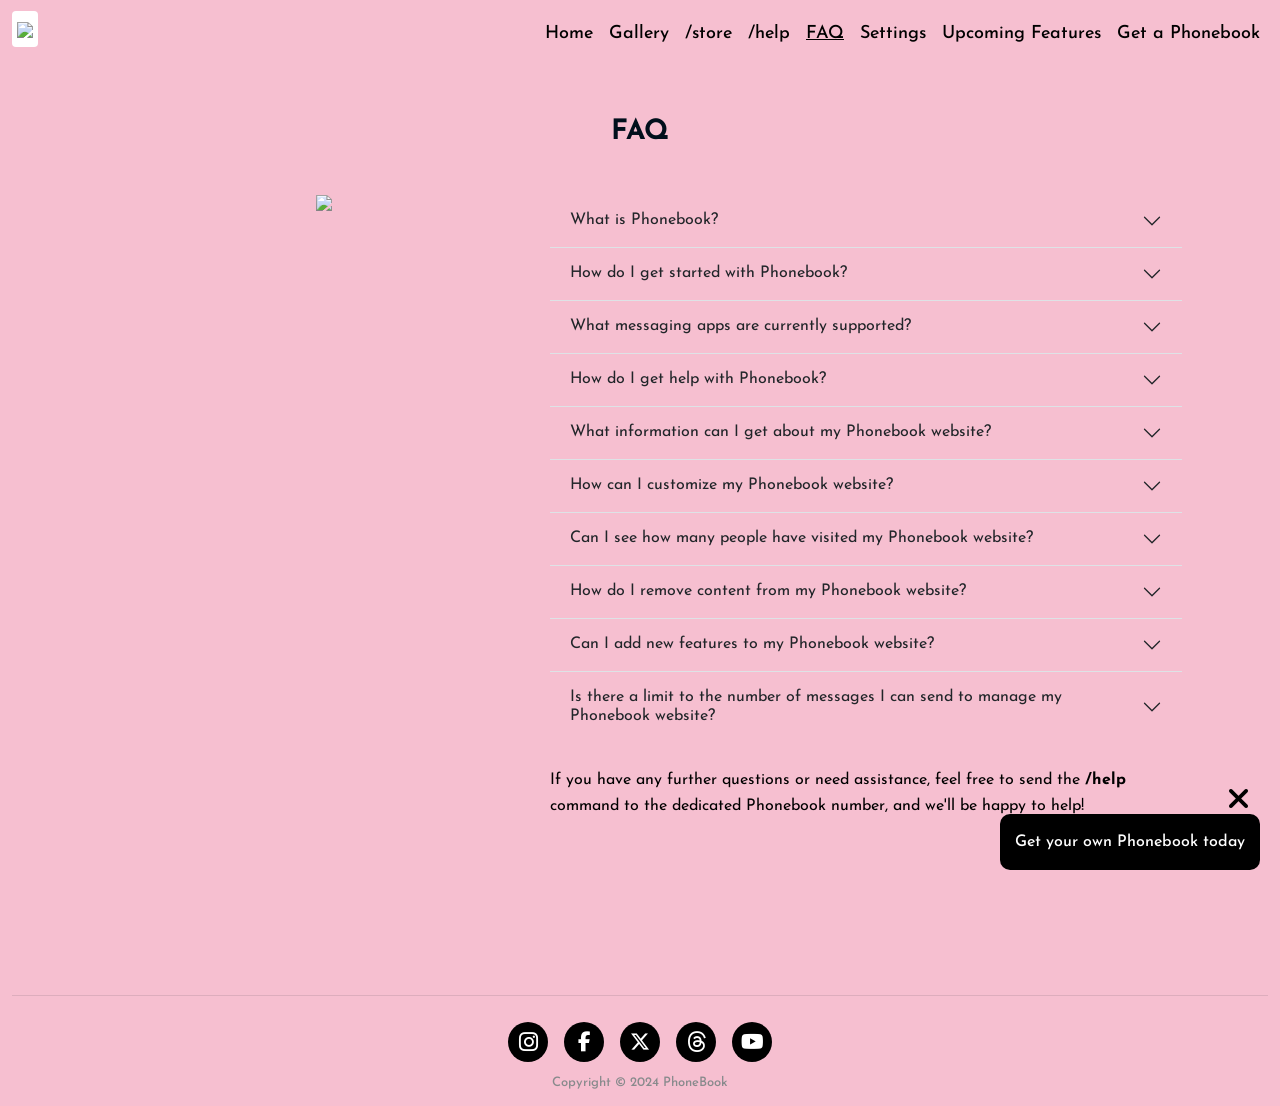
==== faq.html @ 270ce1cf "Add files via upload" ====
<!doctype html>
<html class="no-js" lang="zxx">
   

<head>
      <meta charset="utf-8">
      <meta http-equiv="x-ua-compatible" content="ie=edge">
      <title>PhoneBook</title>
      <meta name="description" content="">
      <meta name="viewport" content="width=device-width, initial-scale=1">

      
      <link rel="shortcut icon" href="assets/img/favicon/favicon.ico" type="image/x-icon">
      <link rel="icon" href="assets/img/favicon/favicon.ico" type="image/x-icon">
      <!-- <link rel="shortcut icon" type="image/x-icon" href="assets/img/favicon/favicon.png"> -->

      <link rel="apple-touch-icon" sizes="57x57" href="assets/img/favicon/apple-icon-57x57.png">
      <link rel="apple-touch-icon" sizes="60x60" href="assets/img/favicon/apple-icon-60x60.png">
      <link rel="apple-touch-icon" sizes="72x72" href="assets/img/favicon/apple-icon-72x72.png">
      <link rel="apple-touch-icon" sizes="76x76" href="assets/img/favicon/apple-icon-76x76.png">
      <link rel="apple-touch-icon" sizes="114x114" href="assets/img/favicon/apple-icon-114x114.png">
      <link rel="apple-touch-icon" sizes="120x120" href="assets/img/favicon/apple-icon-120x120.png">
      <link rel="apple-touch-icon" sizes="144x144" href="assets/img/favicon/apple-icon-144x144.png">
      <link rel="apple-touch-icon" sizes="152x152" href="assets/img/favicon/apple-icon-152x152.png">
      <link rel="apple-touch-icon" sizes="180x180" href="assets/img/favicon/apple-icon-180x180.png">
      <link rel="icon" type="image/png" sizes="192x192"  href="assets/img/favicon/android-icon-192x192.png">
      <link rel="icon" type="image/png" sizes="32x32" href="assets/img/favicon/favicon-32x32.png">
      <link rel="icon" type="image/png" sizes="96x96" href="assets/img/favicon/favicon-96x96.png">
      <link rel="icon" type="image/png" sizes="16x16" href="assets/img/favicon/favicon-16x16.png">
      <link rel="manifest" href="assets/img/favicon/manifest.json">
      <meta name="msapplication-TileColor" content="#ffffff">
      <meta name="msapplication-TileImage" content="assets/img/favicon/ms-icon-144x144.png">
      <meta name="theme-color" content="#ffffff">



      <link rel="preconnect" href="https://fonts.googleapis.com">
      <link rel="preconnect" href="https://fonts.gstatic.com" crossorigin>
      <link href="https://fonts.googleapis.com/css2?family=Josefin+Sans:ital,wght@0,100..700;1,100..700&family=Poppins:ital,wght@0,100;0,200;0,300;0,400;0,500;0,600;0,700;0,800;0,900;1,100;1,200;1,300;1,400;1,500;1,600;1,700;1,800;1,900&display=swap" rel="stylesheet">


      <!-- CSS here -->
      <link rel="stylesheet" href="assets/css/bootstrap.css">
      <link rel="stylesheet" href="assets/css/customstyle.css">

      <link rel="stylesheet" href="assets/css/background.css">


      <link rel="stylesheet" href="plugins/css/calendar.css">

      <link rel="stylesheet" href="assets/css/animate.css">
      <!-- <link rel="stylesheet" href="assets/css/font-awesome-pro.css"> -->
      <link rel="stylesheet" href="https://cdnjs.cloudflare.com/ajax/libs/font-awesome/6.5.2/css/all.min.css" integrity="sha512-SnH5WK+bZxgPHs44uWIX+LLJAJ9/2PkPKZ5QiAj6Ta86w+fsb2TkcmfRyVX3pBnMFcV7oQPJkl9QevSCWr3W6A==" crossorigin="anonymous" referrerpolicy="no-referrer" />
      <link rel="stylesheet" href="assets/css/spacing.css">
      <link rel="stylesheet" href="assets/css/main.css">



   </head>
   <body class="accent-custom accent_rose">
   <body class="accent-custom accent_black">
    <!--<body class="accent-custom">-->

      <div class="content">

     
       <!-- header area start -->
       <header>
         <nav class="navbar navbar-expand-xl fixed-top">
            <div class="container-fluid">
               
             
              <a class="navbar-brand" href="index.html">
               <img src="assets/img/logo.png" border="0" class="desktop_logo"/>
              </a>

              <button class="navbar-toggler" type="button" data-bs-toggle="collapse" data-bs-target="#navbarToggler" aria-controls="navbarToggler" aria-expanded="false" aria-label="Toggle navigation">
               <span class="navbar-toggler-icon"></span>
             </button>
              
              <div class="collapse navbar-collapse" id="navbarToggler">
                <ul class="navbar-nav ms-auto mb-2 mb-lg-0">
                 
                  <!-- <li class="nav-item">
                     <a class="nav-link crsr_pntr" data-bs-toggle="modal" data-bs-target="#modalcalendar">Calendar </a>
                  </li> -->
                  <li class="nav-item">
                    <a class="nav-link crsr_pntr" href="index.html">Home </a>
                 </li>
                 <li class="nav-item">
                  <a class="nav-link" href="gallery.html">Gallery </a>
                 </li>
                 <li class="nav-item">
                  <a class="nav-link" href="store.html">/store </a>
                 </li>
                  <li class="nav-item">
                     <a class="nav-link" href="help.html">/help</a>
                  </li>
                  <li class="nav-item">
                     <a class="nav-link active" href="faq.html">FAQ</a>
                  </li>
                  <li class="nav-item">
                    <a class="nav-link" href="settings.html">Settings</a>
                  </li>
                  <li class="nav-item">
                    <a class="nav-link" href="upcoming_features.html">Upcoming Features</a>
                 </li> 
                  <li class="nav-item">
                     <a class="nav-link" href="get_phonebook.html">Get a Phonebook</a>
                  </li>
                
                </ul>
              </div>

              <div class="header_icons header_myprofile_div" style="display: none;">

               <!-- <div class="nav-item dropdown">
                  <a class="nav-link dropdown-toggle" href="#" id="navbarTogglerDropdown" role="button" data-bs-toggle="dropdown" aria-expanded="false">
                     <span class="header_all_icon"><i class="fa-solid fa-circle-user f_30" title="Profile"></i></span>
                  </a>
                  <ul class="dropdown-menu dropdown-menu-end" aria-labelledby="navbarTogglerDropdown">
                    <li><a class="dropdown-item" href="#">Login</a></li>
                    <li><a class="dropdown-item" href="#">Signup</a></li>
                    <li><hr class="dropdown-divider"></li>
                    <li><a class="dropdown-item" href="#">Logout</a></li>
                  </ul>
               </div> -->

               <span class="header_all_icon">
                  <!-- <i class="fa-solid fa-circle-user f_30" title="Profile"></i> -->
                  <span class="nav_user contact_pic bg_contact1 mr-3 ml-3">
                     A
                  </span>
               </span>
              
            </div>
   
            </div>
          </nav>
      </header>
      <!-- header area end -->


      <main>

         <!-- shop area start -->
         <section class="tp-shop-area pt-65 pb-120">
            <div class="container">
               <div class="row">
                  <div class="col-12 col-lg-12 col-xl-12">
                     <div class="tp-shop-main-wrapper bg-white p-3">
                      
                      <h3 class="text-center mt-35 mb-45">FAQ</h3>

                     <div class="allcontent_wrapper">

                       <div class="col-12 col-sm-12 col-md-12 col-lg-5 order-1 order-md-0">
                           <div class="content_faqimg"><img src="assets/img/faq.png"/></div>
                       </div>  
                      
                       <div class="col-12 col-sm-12 col-md-12 col-lg-7 order-0 order-md-1">
                        <div class="accordion accordion-flush" id="accordionFaq">
                           <div class="accordion-item">
                             <h2 class="accordion-header" id="flush-headingOne">
                               <button class="accordion-button collapsed" type="button" data-bs-toggle="collapse" data-bs-target="#flush-collapseOne" aria-expanded="false" aria-controls="flush-collapseOne">
                                 What is Phonebook?
                               </button>
                             </h2>
                             <div id="flush-collapseOne" class="accordion-collapse collapse" aria-labelledby="flush-headingOne" data-bs-parent="#accordionFaq">
                               <div class="accordion-body">Phonebook is a platform that allows you to create and manage your own website, called a Phonebook, by sending messages to a dedicated number from your messaging applications, such as SMS or WhatsApp.</div>
                             </div>
                           </div>
                           <div class="accordion-item">
                             <h2 class="accordion-header" id="flush-headingTwo">
                               <button class="accordion-button collapsed" type="button" data-bs-toggle="collapse" data-bs-target="#flush-collapseTwo" aria-expanded="false" aria-controls="flush-collapseTwo">
                                 How do I get started with Phonebook?
                               </button>
                             </h2>
                             <div id="flush-collapseTwo" class="accordion-collapse collapse" aria-labelledby="flush-headingTwo" data-bs-parent="#accordionFaq">
                               <div class="accordion-body">To get started, simply send a message to the dedicated Phonebook number from your preferred messaging app. You will receive a welcome message with further instructions on how to set up your Phonebook website.</div>
                             </div>
                           </div>
                           <div class="accordion-item">
                             <h2 class="accordion-header" id="flush-headingThree">
                               <button class="accordion-button collapsed" type="button" data-bs-toggle="collapse" data-bs-target="#flush-collapseThree" aria-expanded="false" aria-controls="flush-collapseThree">
                                 What messaging apps are currently supported?
                               </button>
                             </h2>
                             <div id="flush-collapseThree" class="accordion-collapse collapse" aria-labelledby="flush-headingThree" data-bs-parent="#accordionFaq">
                               <div class="accordion-body">As of now, Phonebook supports SMS and WhatsApp. More apps, including but not limited to Telegram, are planned for the future.</div>
                             </div>
                           </div>
                           <div class="accordion-item">
                              <h2 class="accordion-header" id="flush-headingFour">
                                <button class="accordion-button collapsed" type="button" data-bs-toggle="collapse" data-bs-target="#flush-collapseFour" aria-expanded="false" aria-controls="flush-collapseFour">
                                 How do I get help with Phonebook?
                                </button>
                              </h2>
                              <div id="flush-collapseFour" class="accordion-collapse collapse" aria-labelledby="flush-headingFour" data-bs-parent="#accordionFaq">
                                <div class="accordion-body">To get help, send the command <span class="f_bold">/help</span> to the dedicated Phonebook number. You will receive a list of available commands for various actions and activities.</div>
                              </div>
                            </div>
                            <div class="accordion-item">
                              <h2 class="accordion-header" id="flush-headingFive">
                                <button class="accordion-button collapsed" type="button" data-bs-toggle="collapse" data-bs-target="#flush-collapseFive" aria-expanded="false" aria-controls="flush-collapseFive">
                                 What information can I get about my Phonebook website?
                                </button>
                              </h2>
                              <div id="flush-collapseFive" class="accordion-collapse collapse" aria-labelledby="flush-headingFive" data-bs-parent="#accordionFaq">
                                <div class="accordion-body">Send the command <span class="f_bold">/info</span> to retrieve information about your Phonebook website, such as your unique URL and current settings.</div>
                              </div>
                            </div>
                            <div class="accordion-item">
                              <h2 class="accordion-header" id="flush-headingSix">
                                <button class="accordion-button collapsed" type="button" data-bs-toggle="collapse" data-bs-target="#flush-collapseSix" aria-expanded="false" aria-controls="flush-collapseSix">
                                 How can I customize my Phonebook website?
                                </button>
                              </h2>
                              <div id="flush-collapseSix" class="accordion-collapse collapse" aria-labelledby="flush-headingSix" data-bs-parent="#accordionFaq">
                                <div class="accordion-body">Use the <span class="f_bold">/settings</span> command to set up a custom domain, change your profile photo, and adjust other preferences for your Phonebook site.</div>
                              </div>
                            </div>
                            <div class="accordion-item">
                              <h2 class="accordion-header" id="flush-headingSeven">
                                <button class="accordion-button collapsed" type="button" data-bs-toggle="collapse" data-bs-target="#flush-collapseSeven" aria-expanded="false" aria-controls="flush-collapseSeven">
                                 Can I see how many people have visited my Phonebook website?
                                </button>
                              </h2>
                              <div id="flush-collapseSeven" class="accordion-collapse collapse" aria-labelledby="flush-headingSeven" data-bs-parent="#accordionFaq">
                                <div class="accordion-body">Yes! Send the <span class="f_bold">/analytics</span> command to retrieve statistics for your Phonebook site, including visitor count, page views, and engagement metrics.</div>
                              </div>
                            </div>
                            <div class="accordion-item">
                              <h2 class="accordion-header" id="flush-headingEight">
                                <button class="accordion-button collapsed" type="button" data-bs-toggle="collapse" data-bs-target="#flush-collapseEight" aria-expanded="false" aria-controls="flush-collapseEight">
                                 How do I remove content from my Phonebook website?
                                </button>
                              </h2>
                              <div id="flush-collapseEight" class="accordion-collapse collapse" aria-labelledby="flush-headingEight" data-bs-parent="#accordionFaq">
                                <div class="accordion-body">To remove selected items from your Phonebook site and keep your content up-to-date, use the <span class="f_bold">/delete</span> command.</div>
                              </div>
                            </div>


                            <div class="accordion-item">
                              <h2 class="accordion-header" id="flush-headingNine">
                                <button class="accordion-button collapsed" type="button" data-bs-toggle="collapse" data-bs-target="#flush-collapseNine" aria-expanded="false" aria-controls="flush-collapseNine">
                                 Can I add new features to my Phonebook website?
                                </button>
                              </h2>
                              <div id="flush-collapseNine" class="accordion-collapse collapse" aria-labelledby="flush-headingNine" data-bs-parent="#accordionFaq">
                                <div class="accordion-body">Phonebook is constantly evolving, and new features and commands will be added in the future to enhance your experience. Stay tuned for updates!</div>
                              </div>
                            </div>
                            <div class="accordion-item">
                              <h2 class="accordion-header" id="flush-headingTen">
                                <button class="accordion-button collapsed" type="button" data-bs-toggle="collapse" data-bs-target="#flush-collapseTen" aria-expanded="false" aria-controls="flush-collapseTen">
                                 Is there a limit to the number of messages I can send to manage my Phonebook website?
                                </button>
                              </h2>
                              <div id="flush-collapseTen" class="accordion-collapse collapse" aria-labelledby="flush-headingTen" data-bs-parent="#accordionFaq">
                                <div class="accordion-body">Currently, there are no limits on the number of messages you can send to manage your Phonebook website. However, please use the service responsibly and refrain from sending excessive or unnecessary messages.</div>
                              </div>
                            </div>
                         
                         </div>

                         <p class="pt-25 pb-25">If you have any further questions or need assistance, feel free to send the <span class="f_bold">/help</span> command to the dedicated Phonebook number, and we'll be happy to help!
                        </p>
         
                       </div>

                     </div>

                     </div>
                  </div>
               </div>
            </div>
         </section>
         <!-- shop area end -->

        
      </main>
      
      </div>

      <!-- footer area start -->
      <footer class="footer">
         <div class="tp-footer-area tp-footer-style-2 tp-footer-style-primary tp-footer-style-6" data-bg-color="#ffffff">
            
            <div class="tp-footer-bottom">
               <div class="container-fluid">
                  <div class="tp-footer-bottom-wrapper">
                     <div class="row align-items-center">
                        <div class="col-md-12">
                           <div class="tp-footer-copyright">
                              <div class="d-flex flex-wrap flex-row justify-content-center">
                                <div class="myprofiles_div">
                                  <a href="https://www.instagram.com/phonebook.today/" target="_blank" class="m-2">
                                     <div class="myprofiles_list bg_singleclr">
                                       <i class="fa-brands fa-instagram f_22"></i>
                                     </div>
                                  </a>

                                  <a href="https://www.facebook.com/phonebook.today/" target="_blank" class="m-2">
                                     <div class="myprofiles_list bg_singleclr">
                                       <i class="fa-brands fa-facebook-f f_20"></i>
                                     </div>
                                  </a>

                                  <a href="https://x.com/phonebook_today" target="_blank" class="m-2">
                                     <div class="myprofiles_list bg_singleclr">
                                       <i class="fa-brands fa-x-twitter f_20"></i>
                                     </div>
                                  </a>

                                  <a href="https://www.threads.net/@phonebook.today?xmt=AQGzjBPythByjmO_X9RQuufOXh6E6L6JJZbOE7LZHa_CKn0" target="_blank" class="m-2">
                                     <div class="myprofiles_list bg_singleclr">
                                        <i class="fa-brands fa-threads f_22"></i>
                                     </div>
                                  </a>

                                  <a href="https://www.youtube.com/channel/UCRYLEb1jB5wBv5iKtBX5qSg" target="_blank" class="m-2">
                                   <div class="myprofiles_list bg_singleclr">
                                     <i class="fa-brands fa-youtube f_20"></i>
                                   </div>
                                  </a>
                                 
                                 </div>
                                 <!-- <div class="footer_img w-100 d-flex justify-content-center"><img src="assets/img/logo.png" border="0"/></div> -->
                                 <div><p>Copyright © 2024 PhoneBook</p></div>
                              </div>
                           </div>
                        </div>
                       
                     </div>
                  </div>
               </div>
            </div>
         </div>
      </footer>
      <!-- footer area end -->


  
      <!-- Modal -->
      <div class="modal fade" id="modalvideo" data-bs-backdrop="static" data-bs-keyboard="false" tabindex="-1" aria-labelledby="modalvideoLabel" aria-hidden="true">
         <div class="modal-dialog modal-lg modal-dialog-centered">
         <div class="modal-content">
            <button type="button" class="btn-close" data-bs-dismiss="modal" aria-label="Close"><i class="fa-solid fa-xmark"></i></button>
           
            <div class="modal-body">
               <div class="videoWrapper">
                  <iframe src="https://player.vimeo.com/video/347119375?h=1699409fe2&color=ef2200&byline=0&portrait=0" width="640" height="360" frameborder="0" allow="autoplay; fullscreen; picture-in-picture" allowfullscreen></iframe>
               </div>
            </div>
            
         </div>
         </div>
      </div>


         <!-- Modal -->
         <div class="modal fade" id="modalaudio" data-bs-backdrop="static" data-bs-keyboard="false" tabindex="-1" aria-labelledby="modalaudioLabel" aria-hidden="true">
            <div class="modal-dialog modal-dialog-centered">
            <div class="modal-content">
               <button type="button" class="btn-close" data-bs-dismiss="modal" aria-label="Close"><i class="fa-solid fa-xmark"></i></button>
               
               <div class="modal-body">
                  <div class="videoWrapper audio">
                     <audio controls>
                        <source src="assets/audio/sample_audio.ogg" type="audio/ogg">
                        <source src="assets/audio/sample_audio.mp3" type="audio/mpeg">
                        Your browser does not support the audio element.
                      </audio>
                  </div>
               </div>
              
            </div>
            </div>
         </div>


          <!-- Modal -->
          <div class="modal fade" id="modalmultipleimages" data-bs-backdrop="static" data-bs-keyboard="false" tabindex="-1" aria-labelledby="modalmultipleimagesLabel" aria-hidden="true">
            <div class="modal-dialog modal-lg modal-dialog-centered">
            <div class="modal-content">
               <button type="button" class="btn-close" data-bs-dismiss="modal" aria-label="Close"><i class="fa-solid fa-xmark"></i></button>
               <div class="modal-header">
                  <h5 class="modal-title" id="modalmultipleimagesLabel">Office Interior</h5>
               </div>
               <div class="modal-body">
                  <div id="carouselphotoIndicators1" class="carousel slide" data-bs-ride="carousel" data-bs-pause="false">
                    
                     <div class="carousel-inner">
                       <div class="carousel-item active">
                         <img src="https://source.unsplash.com/VWcPlbHglYc">
                       </div>
                       <div class="carousel-item">
                         <img src="https://source.unsplash.com/e6FMMambeO4">
                       </div>
                       <div class="carousel-item">
                         <img src="https://source.unsplash.com/klCiPmzUw0Y">
                       </div>
                       <div class="carousel-item">
                        <img src="https://source.unsplash.com/O0N9MF--hK4">
                      </div>
                      <div class="carousel-item">
                        <img src="https://source.unsplash.com/FV3GConVSss">
                      </div>
                     </div>
                     <button class="carousel-control-prev" type="button" data-bs-target="#carouselphotoIndicators1" data-bs-slide="prev">
                       <span class="carousel-control-prev-icon" aria-hidden="true"><i class="fa-solid fa-chevron-left"></i></span>
                       <span class="visually-hidden">Previous</span>
                     </button>
                     <button class="carousel-control-next" type="button" data-bs-target="#carouselphotoIndicators1" data-bs-slide="next">
                       <span class="carousel-control-next-icon" aria-hidden="true"><i class="fa-solid fa-chevron-right"></i></span>
                       <span class="visually-hidden">Next</span>
                     </button>
                   </div>
               </div>
              
            </div>
            </div>
          </div>


           <!-- Modal -->
           <div class="modal fade" id="modalcalendar" data-bs-backdrop="static" data-bs-keyboard="false" tabindex="-1" aria-labelledby="modalcalendarLabel" aria-hidden="true">
            <div class="modal-dialog modal-lg modal-dialog-centered">
            <div class="modal-content">
               <button type="button" class="btn-close" data-bs-dismiss="modal" aria-label="Close"><i class="fa-solid fa-xmark"></i></button>
               <div class="modal-header">
                  <h5 class="modal-title" id="modalcalendarLabel">Calendar</h5>
               </div>
               <div class="modal-body">
                  <div class="elegant-calencar d-md-flex">
                     <div class="wrap-header d-flex align-items-center img" style="background-image: url(plugins/img/bg.jpg);">
                     <p id="reset">Today</p>
                    <div id="header" class="p-0">
                           <!-- <div class="pre-button d-flex align-items-center justify-content-center"><i class="fa fa-chevron-left"></i></div> -->
                     <div class="head-info">
                        <div class="head-month"></div>
                         <div class="head-day"></div>
                     </div>
                     <!-- <div class="next-button d-flex align-items-center justify-content-center"><i class="fa fa-chevron-right"></i></div> -->
                    </div>
                  </div>
                  <div class="calendar-wrap">
                     <div class="w-100 button-wrap">
                        <div class="pre-button d-flex align-items-center justify-content-center"><i class="fa fa-chevron-left"></i></div>
                        <div class="next-button d-flex align-items-center justify-content-center"><i class="fa fa-chevron-right"></i></div>
                     </div>
                    <table id="calendar">
                     <thead>
                         <tr>
                          <th>Sun</th>
                          <th>Mon</th>
                          <th>Tue</th>
                          <th>Wed</th>
                          <th>Thu</th>
                          <th>Fri</th>
                          <th>Sat</th>
                         </tr>
                     </thead>
                     <tbody>
                      <tr>
                        <td></td>
                        <td></td>
                        <td></td>
                        <td></td>
                        <td></td>
                        <td></td>
                        <td></td>
                      </tr>
                      <tr>
                        <td></td>
                        <td></td>
                        <td></td>
                        <td></td>
                        <td></td>
                        <td></td>
                        <td></td>
                      </tr>
                      <tr>
                        <td></td>
                        <td></td>
                        <td></td>
                        <td></td>
                        <td></td>
                        <td></td>
                        <td></td>
                      </tr>
                      <tr>
                        <td></td>
                        <td></td>
                        <td></td>
                        <td></td>
                        <td></td>
                        <td></td>
                        <td></td>
                      </tr>
                      <tr>
                        <td></td>
                        <td></td>
                        <td></td>
                        <td></td>
                        <td></td>
                        <td></td>
                        <td></td>
                      </tr>
                      <tr>
                        <td></td>
                        <td></td>
                        <td></td>
                        <td></td>
                        <td></td>
                        <td></td>
                        <td></td>
                      </tr>
                     </tbody>
                    </table>
                  </div>
                </div>

                <div class="w-100 d-flex justify-content-center mt-25">
                    <a href="#" class="btn btn-lg btn-success">Ok</a>
                </div>
               </div>
              
            </div>
            </div>
          </div>


         <!-- Modal -->
         <div class="modal fade" id="modalviewimage" data-bs-backdrop="static" data-bs-keyboard="false" tabindex="-1" aria-labelledby="modalviewimageLabel" aria-hidden="true">
            <div class="modal-dialog modal-lg modal-dialog-centered">
            <div class="modal-content">
               <button type="button" class="btn-close" data-bs-dismiss="modal" aria-label="Close"><i class="fa-solid fa-xmark"></i></button>
               <!-- <div class="modal-header">
                  <h5 class="modal-title" id="modalviewimageLabel"></h5>
               </div> -->
               <div class="modal-body">
                 <div class="modalviewfullimage">
                  <img src="assets/img/sample1.jpeg" alt="">
                 </div>
               </div>
              
            </div>
            </div>
          </div> 

           <!-- Subtle Popup -->
         <div class="getphonebook_toastcontainer fadeInBottom">
          <div class="getphonebook_toastdiv position-relative">
             <a href="https://www.phonebook.today/">Get your own Phonebook today</a> 

             <div class="getphonebookclose_div"><a href="#"><i class="fa-solid fa-xmark"></i></a></div>
          </div>
       </div>

        <!-- Message Me -->
        <!-- <div class="messagemecontainer fadeInBottom">
          <div class="messagemediv position-relative">
             <a href="#" class="f_white"><img src="assets/img/message.png" border="0"/></a> 
          </div>
       </div> -->

            
          



      <!-- JS here -->
      <script src="assets/js/vendor/jquery.js"></script>
      <script src="assets/js/bootstrap-bundle.js"></script>
      <script src="plugins/js/calendar.js"></script>

      <script type="text/javascript">
        
   
         $(".header_myprofile_icon").click(function() {     
            $('.header_myprofdiv').toggle(1000);
            $('.header_locdiv').hide();
            $('.header_srchdiv').hide();
            $('.header_myprofile_icon').toggleClass('f_yellow');
            $('.header_location_icon').removeClass('f_yellow');
            $('.header_search_icon').removeClass('f_yellow');
         });

      //    window.onload = () => {
      //   $('#modalviewimage').modal('show');
      //    }
   
   
         </script>

         
      </body>
   
   
   </html>
---- assets/css/customstyle.css ----
:root {
--txt-blue: #fba138;
--tp-orange: #f14526;
--tp-orangehvr: #db3113;
--white: #ffffff;
--blue:#5cc9df;
--black:#000000;
--grey:#adadad;
--blue:#132ea7;
--orange:#db8129;
--green:#38c555;
--rose:#F6BFD0;

/*bg colors*/
--black1:#3c3c3c;
}

/********Footer Sticky*******/
/* html {
    position: relative;
    min-height: 100%;
    padding-bottom:76px;
  } 
body.accent-custom {
    margin-bottom: 76px !important;
  }
footer {
    position: absolute;
    bottom: 0;
    width: 100%;
    height: 76px;
}  */
/********Footer Sticky*******/

html, body {
    /* IE 10-11 didn't like using min-height */
    height: 100%;
  }
  body.accent-custom {
    display: flex;
    flex-direction: column;
  }
  .content {
    flex: 1 0 auto; /* Prevent Chrome, Opera, and Safari from letting these items shrink to smaller than their content's default minimum size. */
  }
  .footer {
    flex-shrink: 0; /* Prevent Chrome, Opera, and Safari from letting these items shrink to smaller than their content's default minimum size. */
  }



body.accent-custom  { font-family: "Josefin Sans", sans-serif; font-optical-sizing: auto; font-weight: 500; font-style: normal; font-size: 14px;  color:#000000 !important; } 
.accent-custom .h1, .accent-custom .h2, .accent-custom .h3, .accent-custom .h4, .accent-custom .h5, .accent-custom .h6,
.accent-custom h1, .accent-custom h2, .accent-custom h3, .accent-custom h4, .accent-custom h5, .accent-custom h6 { font-family: "Josefin Sans", sans-serif !important; font-optical-sizing: auto; font-weight: 700; font-style: normal; }
.accent-custom .form-control { font-family: "Josefin Sans", sans-serif !important; font-optical-sizing: auto;  font-style: normal; font-weight: 500; }
.accent-custom .form-select { padding: .95rem 2.25rem .95rem .75rem; }


.accent-custom ::-webkit-input-placeholder {
  font-size: 18px;
  font-weight: 500;
}
.accent-custom ::-moz-placeholder {
  font-size: 18px;
  font-weight: 500;
}
.accent-custom :-ms-input-placeholder {
  font-size: 18px;
  font-weight: 500;
}
.accent-custom ::placeholder {
  font-size: 18px;
  font-weight: 500;
}

.accent-custom header { position: relative; z-index: 2; }
.accent-custom header nav { background-color:var(--white); }
.accent-custom  header nav .navbar-brand { background-color:var(--white); border-radius: 4px; -moz-border-radius: 4px; -webkit-border-radius: 4px; padding: 5px;  }
.accent-custom nav .navbar-brand img.desktop_logo { max-height: 50px;  }

.accent-custom .nav-link { font-size: 18px; font-weight: 500; color: #000000 !important; position: relative; top:5px; }
.accent-custom .navbar-nav .nav-link:hover, .accent-custom .navbar-nav .nav-link.active, .accent-custom .navbar-nav .show>.nav-link { color:#000000 !important; text-decoration: underline; }

.accent-custom .navbar-toggler { padding: 0px; border: 0px; }
.accent-custom .navbar-toggler:focus { box-shadow: none; }
.accent-custom .navbar-toggler-icon { background-image: none; }
.accent-custom .navbar-toggler-icon i { color: var(--black) !important; }

.accent-custom footer { background-color:var(--white);  }
.accent-custom .footer_img img { max-height: 40px; background-color:var(--white); border-radius: 4px; -moz-border-radius: 4px; -webkit-border-radius: 4px; }
.accent-custom .tp-footer-style-2 .tp-footer-copyright p { font-size: 13px; font-family: "Josefin Sans", sans-serif !important; font-optical-sizing: auto; font-weight: 500; font-style: normal; }
.accent-custom .tp-footer-bottom-wrapper { padding-bottom: 10px; }

.crsr_pntr { cursor: pointer; }
.f_white { color:#ffffff !important; }
.f_black { color:#000000 !important; }
.f_red { color:#db3113; }
.f_lightblue { color: #5CC9DF; }
.f_purple { color: #bc5efa; }
.f_grey { color:#adadad; }
.f_yellow { color: #FFCC39; }

.bg_contact1 { background-color: #5CC9DF; }
.bg_transparent { background:none !important; }

.hgt_70vh { height: 70vh; }
.hgt_80vh { height: 80vh; }
.hgt_90vh { height: 90vh; }
.hgt_100vh { height: 100vh; }

.f_6 { font-size: 6px; }
.f_8 { font-size: 8px; }
.f_10 { font-size: 10px; }
.f_12 { font-size: 12px; }
.f_14 { font-size: 14px !important; }
.f_17 { font-size: 17px; }
.f_18 { font-size: 18px !important; }
.f_19 { font-size: 19px !important; }
.f_20 { font-size: 20px; }
.f_22 { font-size: 22px !important; }
.f_24 { font-size: 24px; }
.f_26 { font-size: 26px; }
.f_28 { font-size: 28px; }
.f_30 { font-size: 30px; }

.pb-250 { padding-bottom: 250px; }

.f_bold { font-family: "Josefin Sans", sans-serif !important; font-optical-sizing: auto; font-weight: 700 !important; font-style: normal; }
.txt_underline { text-decoration: underline; }

.flexwrapcolumn { flex-flow:column wrap; }

.txtalgn_rgt { text-align: right; }

.posrel_top3 { position: relative; top:3px; }

.accent-custom .btn-success, .accent-custom .btn-success:hover, .accent-custom .btn-success:focus, .accent-custom .btn-success:active { background-color:#5CC9DF ; border: 1px solid #3794a7; }
.accent-custom .btn-dark, .accent-custom .btn-dark:hover, .accent-custom .btn-dark:focus, .accent-custom .btn-dark:active { color:#ffffff !important; text-decoration: none !important; }

.accent-custom .divider { height: 0; margin: .5rem 0; overflow: hidden; border-top: 1px solid #e9ecef; }

/* .tp-shop-widget-categories ul li a:hover { color: #fba138 !important; }
.tp-shop-widget-categories ul li a:hover span {     background-color: #fba138 !important; border-color: #fba138 !important; color: var(--tp-common-white); } */

.nobrdr_rds { border-radius: unset; }

.accent-custom .tp-header-top-menu-item.header_location_div > span { font-size: 18px; padding-right: 0px; }
nav .header_location { width:200px; position: absolute; right: 7px; top:7px; }
nav .header_location .form-control, nav .header_location .input-group-text { background-color: #f5f5f5; }
nav .header_location .form-control { height: 36px; line-height:36px; font-size: 17px; padding-left: 10px; padding-right: 10px; border: 0px; }
nav .header_location .input-group-text { padding:.275rem .75rem; border: 0px; }




.accent-custom .header_icons { position: absolute; top:12px; color: #737373; }
.accent-custom .header_icons:hover, .accent-custom .header_icons:focus { color: #000000; }

.header_location_div { position: absolute; right: 10px; }
.header_all_icon { font-size: 20px; }

.header_all_icon:hover, .header_all_icon:active, .header_all_icon.active, .header_all_icon:focus, .header_all_icon.focus { color: #5cc9df; }

.accent-custom .nav_user { width: 40px; height: 40px; line-height: 40px; border: 1px solid #f4f4f4; border-radius:50%; -moz-border-radius:50%; -webkit-border-radius:50%; color: var(--white); text-align: center; display: inline-block; color: var(--white); }
.accent-custom .nav_user img { width: 100%; }
.accent-custom .contact_pic { width: 40px; height: 40px; line-height: 40px; text-align: center; color: var(--white); }

.header_location_search { width:215px; height: 50px; position: absolute; top:28px; right: 0px; box-shadow: 0px 1px 3px rgba(3, 4, 28, 0.12); background-color: var(--tp-common-white);  }

.header_myprofile_div { right: 10px;  }    
.header_search_div { right: 45px; }

.accent-custom .dropdown-item { font-size: 18px; }
.accent-custom .dropdown-item.active, .accent-custom .dropdown-item:active {
  color: var(--bs-dropdown-link-active-color);
  text-decoration: none;
  background-color: #5cc9df;
}



.headerprofile_div { width:110px; min-height: 55px; position: absolute; top:28px; right: 0px; box-shadow: 0px 1px 3px rgba(3, 4, 28, 0.12); background-color: var(--tp-common-white); padding: 5px 10px 5px 10px; }

.headerprofile_div ul { list-style: none; margin-bottom: 0px; }

.headerprofile_div ul li { line-height: 26px; }

.headerprofile_div ul li:hover,  .headerprofile_div ul li:active, .headerprofile_div ul li.active, .headerprofile_div ul li:focus, .headerprofile_div ul li.focus { color: #fba138; }

.header_product_search { width:100vw; height: 60px; position: absolute; top:40px; right: -60px; box-shadow: 0px 1px 3px rgba(3, 4, 28, 0.12); background-color: var(--tp-common-white);  }

.header_product_search .input-group { margin-top: 10px; margin-left: 25px; margin-right: 10px; }
.header_product_search .form-control { height: 36px; line-height: 36px; border-radius: 0; border: 1px solid #000000;  }
.header_product_search .input-group-text { border-radius: 0; background-color: #000000; color: #ffffff; }


.headernotify_div { width:270px; max-height: 350px; overflow-y: auto; position: absolute; top:28px; right: 0px; box-shadow: 0px 1px 3px rgba(3, 4, 28, 0.12); background-color: var(--tp-common-white);  }

.headernotify_div ul { list-style: none; margin-bottom: 0px; }

.headernotify_div ul li { line-height: 22px; }

.notify_list_item { width: 100%; display:inline-block; padding: 10px 10px 10px 10px; line-height: 18px; border-bottom: 1px solid #f4f4f4; }
.notify_title { font-weight: bold; font-size: 13px; }
.notify_img { width:50px; float: left; margin-right:5px; background-color: #f4f4f4; text-align: center; padding: 5px 0;  }
.notify_img img { max-width: 100%; max-height: 35px; }
.notify_txt { font-size: 12px; }
.notify_time { font-size: 11px; }


.srchfrm { max-width: 640px; margin: 0 auto; }

.accent-custom .tp-shop-widget-checkbox ul li label::before { z-index: 1; }
.accent-custom .tp-shop-widget-checkbox ul li label::after { z-index:0; }

.product_lst_srch .form-control { height: 40px; line-height: 40px; }

.accent-custom .tp-shop-widget-categories ul li a:hover { color: var(--tp-yellow-4); }
.accent-custom .tp-shop-widget-categories ul li a:hover::after { background-color: var(--tp-yellow-4); }
.accent-custom .tp-shop-widget-categories ul li a:hover span {
    background-color: var(--tp-yellow-4);
    border-color: var(--tp-yellow-4);
    color: var(--tp-common-white);
}

.accent-custom .tp-product-list-add-to-cart-btn:hover, .accent-custom .tp-shop-item-primary .tp-product-tag-2 a::after { background-color: var(--tp-orange); }

.accent-custom .tp-shop-item-primary .tp-product-tag-2 a:hover, .accent-custom .tp-shop-item-primary .tp-product-title-2 a:hover {  color: var(--tp-yellow-4); }

.accent-custom .tp-pagination ul li a:hover, .accent-custom .tp-pagination ul li a.current, .accent-custom .tp-pagination ul li span:hover, .accent-custom .tp-pagination ul li span.current {
    background: var(--tp-yellow-4);
    border-color: var(--tp-yellow-4);
    color: var(--tp-common-white);
}

.product_wishlist { position: absolute; top:10px; right: 10px; font-size: 22px; }

.accent-custom .tp-product-list-item .tp-product-list-thumb { background-color: #f2f3f5; display: flex; align-items: center; justify-content: center; }
.accent-custom .tp-product-list-item .tp-product-list-thumb img { max-width: 100%; max-height: 100%; transform: none !important; }

.accent-custom .tp-product-details-thumb-wrapper { position: relative; top: 0px; margin-right: 0px; }

.accent-custom .tp-product-details-stock span { color:var(--tp-orange); background-color: rgba(241, 69, 38, 0.06); }

.accent-custom .tp-product-details-buy-now-btn { background-color: var(--tp-common-black); }
.accent-custom .tp-product-details-buy-now-btn:hover { background-color: var(--tp-orange); }

.accent-custom .tp-product-details-add-to-cart-btn:hover { background-color: var(--tp-orange); border-color: var(--tp-orange); }
.accent-custom .tp-product-details-wrapper > p span { color: var(--tp-yellow-4); }

.accent-custom .tp-product-details-action-sm-btn:hover { color: var(--tp-yellow-4); }

.accent-custom .tp-product-details-quantity .tp-cart-plus:hover, .accent-custom .tp-product-details-quantity .tp-cart-minus:hover {
    background-color: var(--tp-common-white);
    color: var(--tp-yellow-4);
}

.accent-custom .tp-product-details-review-btn { background-color: var(--tp-common-black); }

.accent-custom .tp-product-details-tab-nav .nav-tabs .nav-link.active, .accent-custom .tp-product-details-tab-nav .nav-tabs .nav-link:hover { color:var(--tp-yellow-4) !important; }

.accent-custom .tp-product-details-tab-nav .nav-tabs .nav-link::after { background-color: var(--tp-yellow-4); }

.accent-custom .carousel-control-prev-icon { background-image: none; color:#ffffff; background-color: #000000; font-size: 26px; width: 2.5rem; height: 2.5rem; display: flex; align-items: center; justify-content: center; border-radius: 4px; -moz-border-radius: 4px; -webkit-border-radius: 4px;   }
.accent-custom .carousel-control-next-icon { background-image: none; color:#ffffff; background-color: #000000; font-size: 26px; width: 2.5rem; height: 2.5rem; display: flex; align-items: center; justify-content: center; border-radius: 4px; -moz-border-radius: 4px; -webkit-border-radius: 4px;  }

.accent-custom .carousel-inner { background-color: #f4f6f8; }
.accent-custom .tp-product-details-review-avater-thumb img { background-color: #f4f4f4; }

.accent-custom .tp-product-details-social a:hover {
    background-color: var(--tp-yellow-4);
    border-color: var(--tp-yellow-4);
    color: var(--tp-common-white);
}

.accent-custom a.f_yellow:hover { color:var(--tp-yellow-4); text-decoration: underline; }

.accent-custom .tp-login-top p a { color: var(--tp-yellow-4); position: relative; display: inline-block; }

.accent-custom .tp-login-top p a::after { background-color: var(--tp-yellow-4); }

.accent-custom .tp-login-btn:hover { background-color: var(--tp-orange); color: var(--tp-common-white); }

.accent-custom .tp-login-option-item a { width: auto;  }

.accent-custom .fb_color { color:#3b5998; position: relative; top:3px;  }

.accent-custom .apple_color { color: #000000; position: relative; top:3px; }

.accent-custom .tp-login-forgot a { color:var(--tp-yellow-4); }

.accent-custom .tp-login-forgot a::after { background-color:var(--tp-yellow-4); height: 0px; }

.accent-custom .tp-cart-checkout-shipping-option label span { color:var(--tp-yellow-4); }

.accent-custom .tp-cart-checkout-btn:hover { background-color: var(--tp-orange); }

.accent-custom .tp-cart-update-btn:hover {  background-color: var(--tp-orange);  border-color: var(--tp-orange); }

.accent-custom .tp-cart-coupon-input button:hover { color: var(--tp-common-white); background-color: var(--tp-orange); }

.accent-custom .tp-login-remeber label, .accent-custom .tp-checkout-option label, .accent-custom .tp-return-customer-remeber label { z-index: 0; }

.accent-custom .tp-checkout-verify-reveal a { color:var(--tp-yellow-4); cursor: pointer; position: relative; }

.accent-custom .tp-checkout-verify-reveal a::after { position: absolute; content: ""; left: 0; bottom: 0px; width: 100%; height: 1px; background-color:var(--tp-yellow-4); }

.accent-custom .tp-return-customer { padding: 25px 25px; }

.accent-custom .bg_grey { background-color: #f4f4f4; }

.accent-custom .tp-checkout-btn { background-color: var(--tp-common-black); color: var(--tp-common-white) !important; }

.accent-custom .tp-checkout-btn:hover { background-color: var(--tp-orange); }

.accent-custom .tp-order-info-list ul li.tp-order-info-list-subtotal span:last-child, 
.accent-custom .tp-order-info-list ul li.tp-order-info-list-shipping span label span { color:var(--tp-yellow-4); }

.accent-custom .tp-checkout-option input:checked ~ label::after {
    background-color: var(--tp-orange);
    border-color: var(--tp-orange);
}

.accent-custom .tp-checkout-payment-item label::before,
.accent-custom .tp-order-info-list ul li.tp-order-info-list-shipping span label::before,
.accent-custom .tp-cart-checkout-shipping-option label::before
{ background-color: var(--tp-orange); }

.accent-custom .tp-checkout-payment-item input:checked ~ label::after,
.accent-custom .tp-order-info-list ul li.tp-order-info-list-shipping span input:checked ~ label::after,
.accent-custom .tp-cart-checkout-shipping-option input:checked + label::after
{ border-color: var(--tp-orange); }

.accent-custom .tp-login-remeber input:checked ~ label::after,
.accent-custom .tp-shop-widget-checkbox ul li input:checked ~ label::after,
.accent-custom .tp-contact-remeber input:checked ~ label::after
 { background-color: var(--tp-orange); border-color: var(--tp-orange); }

.accent-custom .tp-cart-update-btn { background-color: var(--tp-common-black); color:var(--tp-common-white);  }

.accent-custom .tp-btn-blue { background-color: var(--tp-common-black); border:1px solid var(--tp-common-black); }

.accent-custom .tp-btn-2:hover, .accent-custom .tp-contact-btn:hover { background-color: var(--tp-orange); }

.accent-custom .tp-contact-info-content p a:hover { color: var(--tp-yellow-4); }

.accent-custom .tp-contact-social-icon a:hover { background-color: var(--tp-yellow-4); border-color: var(--tp-yellow-4); }

.accent-custom .profile__main-thumb-edit label { background-color: var(--tp-yellow-4); }

.accent-custom .profile__main-info-icon .profile-icon-count { background-color: var(--tp-orange); }

.accent-custom .tp-logout-btn:hover { background-color: var(--tp-orange); border-color: var(--tp-orange); }

.accent-custom .profile__main-content p span { color: var(--tp-yellow-4); }

.accent-custom .profile__tab .nav-tabs .nav-link.active, .accent-custom .profile__tab .nav-tabs .nav-link.active:hover { color: var(--tp-orange); background-color: rgba(241, 69, 38, 0.06); }

.accent-custom .profile__main-thumb img { background-color: #f4f4f4; border: 1px solid #EAEAEF; }

.accent-custom .tp-btn:hover { color: var(--tp-common-white); background-color: var(--tp-orange); border: 1px solid var(--tp-orange); }

.accent-custom .profile__ticket table tbody > tr th[scope=row] {  color: var(--tp-yellow-4); }

.accent-custom .profile__notification-item .form-check-input:checked { background-color: var(--tp-orange); border-color: var(--tp-orange); }

.accent-custom .tp-login-remeber a:hover, .accent-custom .tp-login-remeber a:active, .accent-custom .tp-login-remeber a.active, .accent-custom .tp-login-remeber a:focus  { color: var(--tp-yellow-4); text-decoration: underline;  }

.accent-custom .tp-header-action-badge { top:-12px; }

.accent-custom .tp-coupon-thumb img { background-color: #f4f6f8; }

.accent-custom .tp-coupon-info-details i { position: relative; top:-3px; }

.accent-custom .tp-product-details-tab-nav.tp-tab nav { box-shadow: none; }

.accent-custom .table>:not(:first-child) { border-top:0px; } 

.accent-custom .profile__input input, .accent-custom .profile__input textarea { padding-left: 50px !important; }

.accent-custom .bck_crcle { width:35px; height: 35px; border:1px solid #cccccc; text-align: center; display: inline-block; border-radius: 50%; -moz-border-radius: 50%; -webkit-border-radius: 50%; font-size: 20px; line-height: 35px; }


.accent-custom .tp_productimg { width:120px; height: 120px; display: flex; align-items: center; justify-content: center; }

.accent-custom .tp_productimg i { font-size: 55px; }

.accent-custom .tp_productimg.folder i { color:#F2AC43;  }
.accent-custom .tp_productimg.pdf i { color:#881319;  }
.accent-custom .tp_productimg.word i { color:#133c88;  }

.accent-custom .tp_product_list_hgt { height: 150px; }
.accent-custom .tp-product-list-item .tp-product-list-content { padding-left: 20px; padding-right: 20px; align-items: center; display: flex; }

.accent-custom .dsply_type { position: absolute; background: rgba(57, 57, 57, 0.902); color: #ffffff; bottom: 10px; left: 10px; padding: 5px 10px 3px 10px; border-radius: 5px; -moz-border-radius: 5px; -webkit-border-radius: 5px;  display: flex; align-items: center; font-size: 16px;  }
.accent-custom .dsply_type i { font-size: 18px; }


.accent-custom .video_title { position: absolute; top:25px; }

.accent-custom .tp_product_format  { position: absolute; color: #ffffff; display: flex; align-items: center; justify-content: center; } 

.accent-custom .tp_product_format i { font-size: 55px; }

.accent-custom .image-gallery li div.description { width:290px; max-height: 300px; padding: 15px; overflow: hidden; font-weight: normal; }

.accent-custom .tp_profilephoto_wrapper  { width: 100%; display: flex; flex-flow:row wrap; justify-content: center; }
.accent-custom .tp_profilephoto_imgwrapper { width: 160px; height: 160px; border-radius: 50%; -moz-border-radius: 50%; -webkit-border-radius: 50%; border: 1px solid #f4f4f4; }
.accent-custom .tp_profilephoto_imgwrapper img { width: 100%; height: 100%; object-fit: cover; border-radius: 50%; -moz-border-radius: 50%; -webkit-border-radius: 50%; border: 1px solid #f4f4f4; display: block;
  background-size: cover;
  background-repeat: no-repeat;
  background-position: center center;
   }

.accent-custom .input-group .btn { z-index: 1; }

.accent-custom .btn-close {  position: absolute; top: -45px; right: 10px; color: #ffffff !important; background: none !important; opacity: 1; }  
.accent-custom .btn-close i { font-size: 40px; } 



.videoWrapper {
  position: relative;
  padding-bottom: 56.25%; /* 16:9 */
  padding-top: 25px;
  height: 0;
  border: none !important;
  }
  
  .videoWrapper audio,
  .videoWrapper iframe,
  .videoWrapper object,
  .videoWrapper video,
  .videoWrapper embed {
  position: absolute;
  top: 0;
  left: 0;
  width: 100%;
  height: 100%;
  }

  .videoWrapper.audio {
    position: relative;
    padding-bottom: 20%; /* 16:9 */
    padding-top: 0;
    height: 0;
    border: none !important;
    }

/*********Displaying Images************/

.accent-custom ul {
    list-style: none;
    min-width: 192px;
  }
  
/* Responsive image gallery rules begin*/
  
.accent-custom .image-gallery {
    display: flex;
    flex-wrap: wrap;
    gap: 10px;
  }
  
.accent-custom .image-gallery > li {
    flex: 1 1 auto; /* or flex: auto; */
    height: 300px;
    cursor: pointer;
    position: relative;
  }
  
.accent-custom .image-gallery::after {
    content: "";
    flex-grow: 999;
  }
  
.accent-custom .image-gallery li img {
    object-fit: cover;
    width: 100%;
    height: 100%;
    vertical-align: middle;
    border-radius: 5px; 
    -moz-border-radius: 5px; 
    -webkit-border-radius: 5px;
    position: relative;
  }
  
.accent-custom .overlay {
    position: absolute;
    width: 100%;
    height: 100%;
    background: rgba(57, 57, 57, 0.502);
    top: 0;
    left: 0;
    transform: scale(0);
    transition: all 0.2s 0.1s ease-in-out;
    color: #fff;
    border-radius: 5px;
    /* center overlay content */
    display: flex;
    align-items: center;
    justify-content: center;
  }

.accent-custom .overlay span { padding: 0 10px; font-size: 18px; font-weight:normal; }   /* written as needed  */
  
  /* hover */
.accent-custom .image-gallery li:hover .overlay {
    transform: scale(1);
  }   


/*********Displaying Images************/  

/*-------------------
-----News Styles-----
---------------------*/    
.timeline{
  position:relative;
  margin-bottom:100px;
  z-index:0;
}

.timeline:before{
  display:block;
  content:"";
  position:absolute;
  width:50%;
  height:100%;
  left:1px;
  top:0;
  border-right:1px solid #5CC9DF;
  z-index:-1;
} 

.timeline:after{
  display:block;
  content:"";
  position:absolute;
  width:50%;
  height:100px;
  left:1px;
  bottom:-105px;
  border-right:1px dashed #5CC9DF;
  z-index:-1;
} 

.timeline .date-title{
  text-align:center;
  margin:35px 0 50px;
}

.timeline .date-title span{
  padding:15px 30px;
  font-size:26px;
  font-weight:400;
  color:#fff;
  background:#5CC9DF;
  border-radius:5px;
}

.news-item {
  padding-bottom:45px;
  position: relative;
}

.news-item.right {
  float:right;
  margin-top:40px;
}

.news-item .news-content {
  margin:20px 30px 0 0;
  position:relative;
  padding:30px;
  /* padding-left:100px; */
  background:#f5f5f5;
  border-radius:10px;
  box-shadow:-5px 5px 0 rgba(0,0,0,0.08);
  -webkit-transition:all .3s ease-out;
  transition:all .3s ease-out;
}

.news-item:hover .news-content {
  background:#f4f4f4;
  color:#fff;
}

.news-item.right .news-content {
  margin:20px 0 0 30px;
  box-shadow:5px 5px 0 rgba(0,0,0,0.08);
}

.news-item .news-content:after {
  display:block;
  content:"";
  position:absolute;
  top:50px;
  right:-40px;
  width:0px;
  height:0px;
  background:transparent;
  border:20px solid transparent;
  border-left:20px solid #f5f5f5;
  -webkit-transition:border-left-color .3s ease-out;
  transition:border-left-color .3s ease-out;
}

.news-item.right .news-content:after {
  position:absolute;
  left:-40px;
  right:auto;
  border-left:20px solid transparent;
  border-right:20px solid #f5f5f5;
  -webkit-transition:border-right-color .3s ease-out;
  transition:border-right-color .3s ease-out;
}

.news-item:hover .news-content:after {
  border-left-color:#f4f4f4;
}

.news-item.right:hover .news-content:after {
  border-left-color:transparent;
  border-right-color:#f4f4f4;
}

.news-item .news-content:before {
  display:block;
  content:"";
  position:absolute;
  width:20px;
  height:20px;
  right:-55px;
  top:60px;
  background:#5CC9DF;
  border:3px solid #fff;
  border-radius:50%;
  -webkit-transition:background .3s ease-out;
  transition:background .3s ease-out;
}

.news-item.right .news-content:before {
  left:-55px;
  right:auto;
}

.news-content .date {
  position:absolute;
  width:80px;
  height:80px;
  left:10px;
  text-align:center;
  color:#5CC9DF;
  -webkit-transition:color .3s ease-out;
  transition:color .3s ease-out;
}

.news-item:hover .news-content .date {
  color:#fff;
}

.news-content .date p{
  margin:0;
  font-size:48px;
  font-weight:600;
  line-height:48px;
}

.news-content .date small{
  margin:0;
  font-size:26px;
  font-weight:300;
  line-height:24px;
}

.news-content .news-title{
  font-size:24px;
  font-weight:700;
}

.news-content p{
  font-size:16px;
  line-height:24px;
  letter-spacing:0.02em;
  margin-bottom:10px;
  margin-top: 10px;
  white-space: normal;
  word-wrap: break-word;
}

.news-content .read-more,
.news-content .read-more:hover,
.news-content .read-more:active,
.news-content .read-more:focus{
  padding:10px 0;
  text-decoration:none;
  font-size:16px;
  color:#7A7C7F;
  line-height:24px;
}

.news-item:hover .news-content .read-more,
.news-item:hover .news-content .read-more:hover,
.news-item:hover .news-content .read-more:active,
.news-item:hover .news-content .read-more:focus{
  color:#fff;
}

.news-content .read-more{
  -webkit-transition:padding .3s ease-out;
  transition:padding .3s ease-out;
}

.news-content .read-more:hover {
  padding-left:7px;
}

.news-content .read-more:after{
  content:'\f054';
  padding-left:15px;
  font-family:'FontAwesome';
  font-size:21px;
  line-height:21px;
  color:#5CC9DF;
  vertical-align:middle;
  -webkit-transition:padding .3s ease-out;
  transition:padding .3s ease-out;
}

.news-content .read-more:hover:after{
  padding-left:20px;
}

.news-item:hover .news-content .read-more:after{
  color:#fff;
}

.news-content .news-media{
  /* position:absolute; */
  position: relative;
  max-width: 100%;
  height: 250px;
  /* bottom:-45px;
  right:40px; */
  border-radius:8px;
  cursor: pointer;
  text-align: center;
 
}

.news-content .news-media img{
  border-radius:8px;
  object-fit: cover;
    width: 100%;
    height: 100%;
  /* transform:scale(1);
  -webkit-transition:-webkit-transform .3s ease-out;
  transition:transform .3s ease-out; */
}

.news-content .news-media img.storeimg { 
  max-width: 100%;
  max-height: 230px;
  border-radius:0px;
  width:auto;
  height: auto;
 }

.news-content .news-media a{
  display:inline-block;
text-decoration:none;
  background:#fff;
  border-radius:8px;
  /* overflow:hidden; */
  /* -webkit-mask-image: -webkit-radial-gradient(circle, white, black); */

}

.news-content .news-media a:hover img{
  /* -webkit-transform:scale(1.3);
  transform:scale(1.3); */
}

/* .news-content .news-media a:after{
  content:'\f065';
  position:absolute;
  width:100%;
  top:0;
  left:0;
  font-family:FontAwesome;
  font-size:32px;
  line-height:80px;
  text-align:center;
  color:#5CC9DF;
  -webkit-transform:scale(0);
  transform:scale(0);
  opacity:0;
  -webkit-transition:all .2s ease-out .1s;
  transition:all .2s ease-out .1s;
} */

.news-content .news-media.video a:after{
  content:'\f04b';
}

.news-content .news-media a:hover:after{
  -webkit-transform:scale(1);
  transform:scale(1);
  opacity:1;
}

.news-content .news-media.gallery{
  box-shadow:4px 4px 0 #bbb,8px 8px 0 #ddd;
}
     

.news-content a { color: #000000 !important; text-decoration: underline; }

.news_media_amount { width: 100%; display: inline-flex; justify-content: center; align-items: center; color: #000000; font-size: 26px; }

.accent-custom .codebrdr { background-color: #F6F6F6; color:#000000 !important; border:1px solid #c3c3c3; border-radius: 4px; -moz-border-radius: 4px; -webkit-border-radius: 4px; padding: 2px; }
.accent-custom .blockqte_bg { background-color: #ffffff; color:#000000 !important; border-left:5px solid #DDDDDD; border-radius: 4px; -moz-border-radius: 4px; -webkit-border-radius: 4px; padding: 2px 15px 2px 15px; display: inline-block; margin-bottom: 0; }


.accent-custom .doc_type {  color: #000000; padding: 5px 10px 3px 10px; z-index: 1;display: flex; align-items: center; }
.accent-custom .doc_type i { font-size: 20px; }

/* .accent-custom .doc_type_cpy { position: relative; bottom: 0px; right: 10px; }
.accent-custom .doc_type_dwnld { position: relative;  bottom: 0px; right: 45px;  } */

.accent-custom .alldocs a { text-decoration: none !important; }


.accent-custom .doc_hgt { max-height: 300px; overflow: auto; }

.accent-custom .pdf i { color:#881319;  }
.accent-custom .word i { color:#133c88;  }
.accent-custom .txt i { color: #db3113; }

.accent-custom .overlay_timeline {
  position: absolute;
  width: 100%;
  height: 100%;
  background: rgba(57, 57, 57, 0.502);
  top: 0;
  left: 0;
  transform: scale(0);
  transition: all 0.2s 0.1s ease-in-out;
  color: #fff;
  border-radius: 8px;
  /* center overlay content */
  display: flex;
  align-items: center;
  justify-content: center;
}

.accent-custom .overlay_timeline span { padding: 0 10px; font-size: 18px; font-weight:normal; }   /* written as needed  */

.accent-custom .news-media:hover .overlay_timeline, .accent-custom .news-content.docs:hover .overlay_timeline {
  transform: scale(1);
}   

.accent-custom .news-content.active { background: #5cc9df; }
.accent-custom .news-item.right .news-content.active:after {  border-right: 20px solid #5cc9df; border-left: 20px solid transparent;  }
.accent-custom .news-item .news-content.active:after { border-left: 20px solid #5cc9df; }

.accent-custom .news-content.store_content { background: #fdeac7; }
.accent-custom .news-item.right .news-content.store_content:after {  border-right: 20px solid #fdeac7; border-left: 20px solid transparent;  }
.accent-custom .news-item .news-content.store_content:after { border-left: 20px solid #fdeac7; }

.accent-custom .news-content h1, 
.accent-custom .news-content h2,
.accent-custom .news-content h3,
.accent-custom .news-content h4,
.accent-custom .news-content h5,
.accent-custom .news-content h6 { white-space: normal; word-wrap: break-word; color: #000000 !important; }


.accent-custom .carousel-item { text-align: center; }

.accent-custom .carousel-item img { width: 100%; max-height: 250px; object-fit: cover; }

.accent-custom .modal .carousel-item img { width: auto; max-width: 100%; max-height: 450px; object-fit: contain; } /***without object fit*****/

.accent-custom .date-title .datearrow, .accent-custom .datearrow i { color:#157d93 !important; cursor: pointer;  }
.accent-custom .date-title .datearrow:hover, .accent-custom .datearrow i:hover { color: #ffffff !important; }

.accent-custom .modalviewfullimage { display: flex; align-items: center; justify-content: center; }
.accent-custom .modalviewfullimage img { max-width: 100%; max-height: 450px; }

.accent-custom .react-calendar { font-family: "Josefin Sans", sans-serif !important; border: 0px !important;  }

.accent-custom #my-pdf { width: 100% !important; }
.accent-custom #my-pdf canvas { width: 100% !important; height: auto !important; }

.accent-custom .modal_content_hgt { height: 500px; overflow-y: auto;  }

.accent-custom .allcontent_wrapper { width: 100%; display: flex; flex-flow:row wrap; font-size: 16px; }

.accent-custom .allcontent_wrapper p { font-size: 16px; }
.accent-custom .link { color:#000000 !important; text-decoration: none !important; }
.accent-custom .link:hover { color:#000000 !important; text-decoration: none !important; }

.accent-custom .link1 { color:#000000 !important; text-decoration: none !important; }
.accent-custom .link1:hover { color:#000000 !important; text-decoration: underline !important; }

.accent-custom .link_white { color:#ffffff !important; text-decoration: none !important; }
.accent-custom .link_white:hover { color:#ffffff !important; text-decoration: none !important; }

.accent-custom .linkwhite { color:#ffffff !important; text-decoration: none !important; }
.accent-custom .linkwhite:hover { color:#ffffff !important; text-decoration: none !important; }


.accent-custom .content_helpimg, .accent-custom .content_faqimg, .accent-custom .nopostimg { display: flex; align-items: center; justify-content: center; }
.accent-custom .content_helpimg img { max-width: 100%; max-height: 400px;  }
.accent-custom .content_faqimg img { max-width: 100%; max-height: 500px;  }
.accent-custom .content_nopostimg img { max-width: 100%; }

.accent-custom .qrcode_dsplydiv { display: flex; flex-direction: column; justify-content: center; align-items: center; }
.accent-custom .qrcode_dsplydiv h1,
.accent-custom .qrcode_dsplydiv h2,
.accent-custom .qrcode_dsplydiv h3,
.accent-custom .qrcode_dsplydiv h4,
.accent-custom .qrcode_dsplydiv h5,
.accent-custom .qrcode_dsplydiv h6 { font-weight: 500; }

.accent-custom .qrcode_bgimg { background-color: var(--white); padding: 10px; }

.accent-custom .timestamp { color:#bdbdbd; font-size: 14px; }

.accent-custom .getphonebook_toastcontainer { position:fixed; bottom: 30px; right: 20px; z-index: 3; }
.accent-custom .getphonebook_toastdiv { display: flex; flex-flow:row wrap; background-color: #000000; color: #ffffff !important; justify-content: center; padding: 15px; border-radius: 10px; font-size: 16px; }
.accent-custom .getphonebook_toastdiv a { text-decoration: none !important; }
.accent-custom .getphonebookclose_div { position: absolute; top:-30px; right: 10px; color: #000000; font-size: 30px; }


.fadeInBottom { animation-name: fadeInBottom; animation-duration: 2s; animation-fill-mode: both; }
@keyframes fadeInBottom {
    from {
        opacity: 0;
        transform: translateY(100%);
    }
    to { opacity: 1 }
}

.accent-custom .chkbx_div { position:absolute; top:10px; right:10px; }
.accent-custom .chkbx_innerdiv { display: flex; justify-content: center; align-items: center;  border-radius: 5px; -moz-border-radius: 5px; -webkit-border-radius: 5px;  }
.accent-custom .chkbx_innerdiv .form-check-input { width: 25px; height: 25px; margin-top: 0px; z-index: 1; }
.accent-custom .chkbx_innerdiv .form-check-input:checked { background-color: #000000; border-color: #5cc9df; }

.accent-custom .deleoptns_wrapper { width: 100%; display: flex; justify-content: center; position: fixed; top:80px; z-index: 1; }
.accent-custom .deleoptns_content { display: flex; justify-content: center; align-items: center; background-color: #000000; color: #ffffff; border-radius: 5px; -moz-border-radius: 5px; -webkit-border-radius: 5px; padding: 5px 14px; font-size: 17px; }

/* .accent-custom .news-item:hover .chkbx_div { display: block; } */

.accent-custom .ctsprofpiccntr { width:160px; text-align:center; margin:0 auto; }
.accent-custom .ctsaddprofpic { position: relative; }
.accent-custom .usercircle_xl { width:160px; height:160px; line-height:125px; display:inline-block; border-radius:50%; -moz-border-radius:50%; -webkit-border-radius:50%; text-align:center; color:#ffffff; background-color:#CBB5F5; font-size:4rem; } 
.accent-custom .usercircleimg_xl img { width:160px; height:160px; border:2px solid #cccccc; border-radius:50%; -moz-border-radius:50%; -webkit-border-radius:50%; background-color:#f4f4f4; object-fit: cover; }

.accent-custom .s_profileupld { position: absolute; right: 0px; top: 40px; }
.accent-custom .s_profileupld .btn-bs-file { width:40px; height: 40px; text-align: center;  border-radius:50% !important; -moz-border-radius:50% !important; -webkit-border-radius:50% !important; }
.accent-custom .s_profileupld i { font-size: 20px; }

.accent-custom .s_profileupld_top { top: 100px !important; }
.accent-custom .posrel_camera { position: relative; top: 3px; right: 2px;  }

/***************File Upload***************/
.accent-custom .btn-bs-file{
  position:relative;
cursor:pointer;
}
.accent-custom .btn-bs-file input[type="file"]{
  position: absolute;
  top: -9999999;
  filter: alpha(opacity=0); 
  opacity: 0;
  width:0;
  height:0;
  outline: none;
  cursor: inherit;
}

/***************File Upload***************/

.accent-custom .col-form-label { font-size: 20px; }
.accent-custom .form-text { font-size: 16px; }
.accent-custom input[type=text], 
.accent-custom input[type=email], 
.accent-custom input[type=tel], 
.accent-custom input[type=number], 
.accent-custom input[type=password], 
.accent-custom input[type=url], 
.accent-custom textarea { font-size: 18px; }


.accent-custom .noposts_wrapper {  background-color: #f9f9f9; position: relative; border-radius: 10px; padding: 25px; color: var(--black); }
.accent-custom .noposts_quotes { position: absolute; top:-10px; left:50px; background-color: #5cc9df; width: 50px; height: 50px; border-radius: 50%; -moz-border-radius: 50%; -webkit-border-radius: 50%; color: #ffffff; display: flex; align-items: center; justify-content: center; }
.accent-custom .nopost_img img { max-width: 100%; }


.accent-custom .preview_content  { background-color: #dbdbdb; padding: 15px; border-radius: 8px; -moz-border-radius: 8px; -webkit-border-radius: 8px; }
.accent-custom .preview_imgdiv {  
 /* position:absolute; */
 position: relative;
 max-width: 100%;
 height: 200px;
 /* bottom:-45px;
 right:40px; */
 border-radius:8px;
 cursor: pointer;

}


.accent-custom .preview_imgdiv img{
  border-radius:8px;
  object-fit: cover;
  width: 100%;
  height: 100%;
  /* transform:scale(1);
  -webkit-transition:-webkit-transform .3s ease-out;
  transition:transform .3s ease-out; */
}


.accent-custom .upcoming_features_list { width: 100%; display: flex; flex-flow:row wrap; }
.accent-custom .upcoming_features_item { width: 100%; display: flex; flex-flow:row wrap; padding: 15px;  border-radius: 10px; -moz-border-radius: 10px; -webkit-border-radius: 10px; border: 1px solid #e5e2e2; background-color: var(--white); }
.accent-custom .upcoming_features_item p { color: var(--black) !important; }
.accent-custom .upcoming_features_listbrdr:nth-child(odd) .upcoming_features_item { border-left:5px solid #e33130; }
.accent-custom .upcoming_features_listbrdr:nth-child(even) .upcoming_features_item { border-left:5px solid #ffca3b; }

.accent-custom .qrcode_img img { max-width: 100%; max-height: 300px; }

.accent-custom  .profile_img { width: 100%; display: flex; flex-flow: row wrap; padding: 15px;  text-align: center; justify-content: center; }
.accent-custom  .profile_img img {   max-width: 100%; max-height: 250px; }

.accent-custom .searchmrgntop { margin-top: 21px; }
.accent-custom .searchwrapper { width: 100%; display: flex; justify-content: center; position: fixed; top:55px; z-index: 1; }
.accent-custom .searchwrapper .input-group-text { background-color: var(--white); }
.accent-custom .search_suggestion_div { position: absolute; top:55px;  width: 100%; display: flex; flex-flow: row wrap;  background-color: #ffffff; border-radius: .375rem; -moz-border-radius: .375rem; -webkit-border-radius: .375rem; border:1px solid #E0E2E3; padding: 15px; }

.accent-custom .search_suggest_list { width: 100%; display: flex; flex-flow:row wrap; max-height: 190px; overflow-y: auto; }
.accent-custom .search_suggest_item { width: 100%; display: flex; flex-flow:row wrap; font-size: 16px; padding: 5px; }
.accent-custom .search_suggest_item:hover { background-color: #f5f5f5; }

/*
 *  SCROLLBAR STYLE 
 */

 .scrollbar_style::-webkit-scrollbar-track
 {
     /*-webkit-box-shadow: inset 0 0 6px rgba(0,0,0,0.3);*/
     /*background-color: #F5F5F5;*/
   background-color:transparent;
   border-radius: 10px;
 }
 
 .scrollbar_style:hover::-webkit-scrollbar-track
 {
     -webkit-box-shadow: inset 0 0 6px rgba(0,0,0,0.3);
     /*background-color: #F5F5F5;*/
   background-color:#F5F5F5;
   border-radius: 10px;
   
 }
 
 .scrollbar_style::-webkit-scrollbar
 {
     width: 8px;
     /*background-color: #F5F5F5;*/
   background-color:transparent;
   border-radius: 10px;
 }
 
 .scrollbar_style:hover::-webkit-scrollbar
 {
     width: 8px;
     background-color: #F5F5F5;
     border-radius: 10px;
 }
 
 .scrollbar_style::-webkit-scrollbar-thumb
 {
     /*background-color: #c6c6c6;*/
   background-color:transparent;
     border: 2px solid transparent;
     border-radius: 10px;
 }
 
 .scrollbar_style:hover::-webkit-scrollbar-thumb
 {
     background-color: #c6c6c6;
     border: 2px solid #c6c6c6;
     border-radius: 10px;
 }

 /*************************************/

.scrollbar_style1::-webkit-scrollbar-track
{
	/*-webkit-box-shadow: inset 0 0 6px rgba(0,0,0,0.3);
	background-color: #F5F5F5;
*/
background-color:transparent;
}

.scrollbar_style1:hover::-webkit-scrollbar-track
{
	-webkit-box-shadow: inset 0 0 6px rgba(0,0,0,0.3);
	background-color: #F5F5F5;
}

.scrollbar_style1::-webkit-scrollbar
{
	height: 8px;
	/*background-color: #F5F5F5;*/
  background-color:transparent;
}

.scrollbar_style1::-webkit-scrollbar
{
	height: 8px;
	background-color: #F5F5F5;
}

.scrollbar_style1::-webkit-scrollbar-thumb
{
	background-color:transparent;
	border: 2px solid transparent;;
}

.scrollbar_style1:hover::-webkit-scrollbar-thumb
{
	background-color: #c6c6c6;
	border: 2px solid #c6c6c6;
}


.txtarea_hgt { resize: none; height: 100px; }
.brdr_btm { border-bottom:1px dashed #ced4da; }
.brdr_btm_line { border-bottom:1px solid #ced4da !important; }

.wrdbrkall { white-space: normal; word-break: break-all; }

.aboutme_wrapper { width:100%; display: flex; flex-flow:row wrap;  }
.aboutme_wrapper p { font-size:18px; text-align: center; }

.phonebook_sitesdsply_item h4 { color: #ffffff; }
.phonebook_sitesdsply_item p { font-size: 18px; color: #ffffff; }

.accent-custom .phonebook_sitesdsply .carousel-inner {
  /* background-color: #f4f6f8; */
  background-color: #ffffff;
  height: 450px;
  display: flex;
  align-items: center;
  border-radius: 25px;
  -moz-border-radius: 25px;
  -webkit-border-radius: 25px;
  background-image: url(../img/slider.jpg); 
  background-repeat: no-repeat;
  background-size: 100% 100%;
}

.accent-custom .phonebook_sitesdsply .carousel-control-prev-icon, .accent-custom .phonebook_sitesdsply .carousel-control-next-icon {  color: #ffffff;  background-color:transparent; }

.accent-custom .phnebk_sites { display: flex; flex-wrap: wrap; background-color: #f4f4f4; border-radius: 15px; -moz-border-radius:15px; -webkit-border-radius:15px;  }
.accent-custom .phnebk_sites:hover { background-color: #e5e5e5; }

.accent-custom .phonesites_gallery_list { width: 100%; display: flex; flex-flow:row wrap; }
.accent-custom .phonesites_gallery_listbrdr:nth-child(odd) .phnebk_sites { border-left:5px solid #f58065; }
.accent-custom .phonesites_gallery_listbrdr:nth-child(even) .phnebk_sites { border-left:5px solid #7c25ef; }

.accent-custom .phnebk_sites__thumb { padding: 10px 10px; width: 30%; display: flex; flex-wrap: wrap; align-items: center; }

.accent-custom .phnebk_sites__content { width: 70%; position: relative; display: flex; flex-flow: row wrap;  justify-content: center; align-items: center;  }

.accent-custom .phnebk_sites__content .content-top { border-bottom: 0px; display: flex; flex-flow: row wrap;  justify-content: center;  }
.accent-custom .phnebk_sites__content .content-top p { font-size: 18px; }

.accent-custom .phnebk_sites__content .content-top .left {   width: 50%;  padding-right: 50px; }

.accent-custom .phnebk_sites__content .content-top .right {   width: 50%;  text-align: center; }

.accent-custom .phnebk_sites__thumb .tp_profilephoto_imgwrapper { width: 100px; height: 100px; }

.accent-custom .share_btngrp .dropdown-toggle::after { display: none; }
.accent-custom .share_btngrp .dropdown-menu a { margin:5px 5px 0 5px; display: inline-block; }
/* .accent-custom .share_btngrp .dropdown-menu a i { color: #ffffff;  } */

.accent-custom .doc_bg { background-color: #ffffff;  border: 1px solid #e5e5e5; border-radius: 4px; -moz-border-radius: 4px; -webkit-border-radius: 4px; margin-right:3px; }


.fc_whatsapp { color: #01A14D; }
.fc_facebook { color: #3D5998; }
.fc_twitter { color:#000000; }
.fc_linkedin { color: #0077B7; }
.fc_instagram { background: -webkit-linear-gradient(#b900b4, #fdb21c); -webkit-background-clip: text; -webkit-text-fill-color: transparent; }

.bg_singleclr { background-color: #000000; }
.bg_youtube { background-color: #FF0F1C; }
.bg_facebook { background-color: #3D5998; }
.bg_twitter { background-color: #000000; }
.bg_instagram { background: rgb(255,205,34);
  background: -moz-linear-gradient(32deg, rgba(255,205,34,1) 30%, rgba(240,0,11,1) 52%, rgba(187,0,175,1) 72%);
  background: -webkit-linear-gradient(32deg, rgba(255,205,34,1) 30%, rgba(240,0,11,1) 52%, rgba(187,0,175,1) 72%);
  background: linear-gradient(32deg, rgba(255,205,34,1) 30%, rgba(240,0,11,1) 52%, rgba(187,0,175,1) 72%);
  filter: progid:DXImageTransform.Microsoft.gradient(startColorstr="#ffcd22",endColorstr="#bb00af",GradientType=1); }
.bg_linkedin { background-color: #0077B7; }



.accent-custom .comment_overlay { width: 100%; height: 100%; position: absolute; top:0; left: 0; background-color:rgba(0,0,0,0.7); z-index: 1; border-radius: 10px; -moz-border-radius: 10px; -webkit-border-radius: 10px; color: #ffffff; overflow-y: auto; }

.accent-custom .post_comments_header { position: sticky; position: -webkit-sticky; /* Safari */ top: 0; background-color: rgba(0, 0, 0, .8); z-index: 1; }


.accent-custom .post_comments_list { width: 100%; display: flex; flex-flow: row wrap;  }
.accent-custom .post_comments_item { width: 100%; display: flex; flex-flow:row wrap; color: #ffffff;  }
.accent-custom .post_comments_thumb { width:55px; display: flex; flex-wrap: wrap; padding-top: 5px;}
.accent-custom .post_comments_item .post_comments_thumb .tp_profilephoto_imgwrapper { width:35px; height: 35px; }
.accent-custom .post_comments_content { width: 85%; position: relative; display: flex; flex-flow: row wrap; align-items: center;   }
.accent-custom .post_comments_content p { color: #ffffff; }

.accent-custom .form-switch .form-check-input { width: 3.5em; height: 1.5em; }
.accent-custom .form-switch .form-check-input:checked { background-color:#38c555;  border-color: #38c555;  }

.accent-custom .messagemecontainer { position:fixed; bottom: 130px; right: 20px; z-index: 1; }
.accent-custom .messagemediv { width: 65px; height: 65px; display: flex; flex-flow:row wrap; align-items: center; background-color:#542DA3; color: #ffffff !important; justify-content: center; border-radius: 50%; -moz-border-radius: 50%; -webkit-border-radius: 50%; font-size: 16px; padding: 12px; }
.accent-custom .messagemediv a { text-decoration: none !important; }
.accent-custom .messagemediv img { max-width: 100%; }

.accent-custom .page-link { color:var(--black); padding:0.375rem 0.95rem !important; font-size: 18px; }
.accent-custom .active>.page-link, .accent-custom .page-link.active { background-color: #000000; color:#ffffff; }


.accent-custom .myprofiles_div { width: 100%; display: flex; flex-flow: row wrap; justify-content: center; }
.accent-custom .myprofiles_list {
  width: 40px;
  height: 40px;
  line-height: 40px;
  display: flex;
  border-radius: 50%;
  -moz-border-radius: 50%;
  -webkit-border-radius: 50%;
  justify-content: center;
  align-items: center;
  font-size: 18px;
  color:var(--white);
 
}

.accent-custom ul.dropdown_price { min-width:100px; }

.accent-custom .store_imgdiv { width: 100%; display: flex; flex-flow:row wrap; position: relative; border: 1px solid #ced4da; border-radius: .375rem; -moz-border-radius: .375rem; -webkit-border-radius: .375rem; padding: 10px; }
.accent-custom .store_imgdiv img { max-width: 100%; }
.accent-custom .store_imgdel { position: absolute; right: -10px; top:-15px; width: 30px; height: 30px; display: flex; align-items: center; justify-content: center; background-color: #db0b00;  border-radius: 50%; -moz-border-radius: 50%; -webkit-border-radius: 50%; padding: 10px; font-size:16px; color:#ffffff; }  

.accent-custom .store_productitem { width: 100%; display: flex; flex-flow: row wrap; border: 1px solid #E0E2E3; border-radius: 15px; -moz-border-radius: 15px; -webkit-border-radius: 15px; }
.accent-custom .store_product_thumb { width: 30%; padding: 10px; background-color: #f2f3f5; display: flex; align-items: center; justify-content: center; border-radius: 15px 0 0 15px; -moz-border-radius: 15px 0 0 15px; -webkit-border-radius: 15px 0 0 15px; }
.accent-custom .store_product_thumb img { max-width: 100%; max-height: 250px; }
.accent-custom .store_product_content { width: 70%; padding: 20px; background-color:var(--white); border-radius: 0px 15px 15px 0; -moz-border-radius: 0px 15px 15px 0; -webkit-border-radius: 0px 15px 15px 0; }
.accent-custom .store_product_content h3 { color: var(--black) !important;  }
.accent-custom .store_product_content p { color: var(--black) !important; }
.accent-custom .store_product_price { font-size: 26px; }

.accent-custom .store_itemstat { position: absolute; top:0; left:0; color: #ffffff; padding: 3px 10px; border-radius: 15px 0 4px 0; -moz-border-radius: 15px 0 4px 0; -webkit-border-radius: 15px 0 4px 0;  }
.accent-custom .store_itemstat.bg_green { background-color: #01A14D; }
.accent-custom .store_itemstat.bg_orange { background-color: #e77634; }

.accent-custom .tp-checkout-place-title { color: var(--black) !important; }
.accent-custom .tp-checkout-bill-title { color: var(--black) !important; }

.accent-custom .tp-checkout-bill-area { border: 1px solid #E0E2E3; border-radius: 15px; -moz-border-radius: 15px; -webkit-border-radius: 15px; padding: 20px;  }
.accent-custom .tp-checkout-place { padding: 20px; border: 1px solid #E0E2E3; border-radius: 15px; -moz-border-radius: 15px; -webkit-border-radius: 15px; background-color: var(--white);  }

.accent-custom .tp-order-info-list ul li.tp-order-info-list-desc p { color: var(--black) !important; }

.accent-custom .tp-order-details { background-color: #542DA3; border-radius: 15px; -moz-border-radius: 15px; -webkit-border-radius: 15px; }

.accent-custom .contacts_cardbody { max-height: 700px; overflow-y: auto; }
.accent-custom .converse_cardbody { max-height: 535px; overflow-y: auto; }

.accent-custom .media { display: -ms-flexbox; display: flex; -ms-flex-align: start; align-items: flex-start; }

.accent-custom .contacts_card .media .tp_profilephoto_wrapper { width: auto; margin-right: 10px; }
.accent-custom .contacts_card .media .tp_profilephoto_wrapper .tp_profilephoto_imgwrapper { width: 60px; height: 60px; }

.media-body { -ms-flex: 1; flex: 1; }

.accent-custom .contacttxt { color: var(--grey); }


.accent-custom .media_txtrgt { position: absolute; right: 10px; top: 5px; }

.accent-custom .timetxt { color: var(--grey); font-size: 14px; }


.accent-custom .notifycount {
  background-color: #39D349;
  width: 20px;
  height: 20px;
  display: flex;
  justify-content: center;
  align-items: center;
  font-size: 13px;
  line-height: 20px;
  color: var(--white);
  border-radius: 50%;
  -moz-border-radius: 50%;
  -webkit-border-radius: 50%;
}

.accent-custom .contacts_cardbody a { border-bottom: 1px solid #e9ecef; width: 100%; display: inline-block; }
.accent-custom .contacts_cardbody a:last-child { border-bottom: 0px; }
.accent-custom .daydate { background-color: #E2E1E4; color:var(--black); display: inline-block; justify-content: center; align-items: center; padding: 5px 15px; border-radius: 8px; -moz-border-radius: 8px; -webkit-border-radius: 8px; font-weight: 500;  }

.accent-custom .contacts_cardbody a:hover,
.accent-custom .contacts_cardbody a.active {  background-color: #f2eeff;  }

.accent-custom .conversebubble_ours { display: flex; flex-flow:row wrap; justify-content: flex-end; align-items: center;  }
.accent-custom .conversebubble_users { display: flex; flex-flow:row wrap; justify-content: flex-start;  }

.accent-custom .bubble_ours, .accent-custom .bubble_users { color: var(--white); font-size: var(--f_sz14); font-weight: 500; display: inline-block; padding: 10px; border-radius: 8px; -moz-border-radius: 8px; -webkit-border-radius: 8px; margin: 10px; display: flex; flex-flow:column wrap; align-items: center; position: relative; }
.accent-custom .bubble_ours { background-color: var(--blue); }
.accent-custom .bubble_users { background-color: var(--orange); }
.accent-custom .conversetime { color:var(--grey); font-size: 12px; width: 100%; text-align: right; margin-right: 10px; }
.accent-custom .conversetime_ours { text-align: right; margin-right: 10px; }
.accent-custom .conversetime_users { text-align: left; margin-left: 10px; }
.accent-custom .conversebubble_img { max-width: 100%; }
.accent-custom .conversebubble_img img { max-width: 100%; max-height: 150px; }
.accent-custom .conversebubble_video { position: absolute; bottom: 15px; left: 20px; background-color: var(--black); width: 35px; height: 35px; color: var(--white); display: inline-flex; align-items: center; justify-content: center; border-radius: 4px; -moz-border-radius: 4px; -webkit-border-radius: 4px;  }

.accent-custom .sendmessage_div { width:100%; background-color: #ffffff; border-radius: 8px; -moz-border-radius: 8px; -webkit-border-radius: 8px; padding: 5px; display: flex; flex-flow:row wrap; }
.accent-custom .sendmessage_div .form-control { border-bottom: 0px; width: 96%; }

.accent-custom .messenger_bck { position: absolute; right: 10px; top:20px; }

.accent-custom .storemodalimg img { max-height: 70px; }
.accent-custom .store_viewoffer_list { width: 100%; display: flex; flex-flow: row wrap; max-height: 350px; overflow-y: auto;  }
.accent-custom .store_viewoffer_item { width: 100%; display: flex; flex-flow:row wrap;  }
.accent-custom .store_viewoffer_thumb { width:55px; display: flex; flex-wrap: wrap; padding-top: 5px;}
.accent-custom .store_viewoffer_item .store_viewoffer_thumb .tp_profilephoto_imgwrapper { width:35px; height: 35px; }
.accent-custom .store_viewoffer_content { width: 85%; position: relative; display: flex; flex-flow: row wrap; align-items: center;   }

.accent-custom .rewards { display: inline-flex; align-items: center; font-size: 16px; background-color:#8e5fed; color: var(--white); padding: 3px 15px 3px 35px; border-radius: 20px; -moz-border-radius: 20px; -webkit-border-radius: 20px; margin-left: 5px; border: 2px solid #542DA3; }
.accent-custom .rewards_imgbg { position: absolute; top:-6px; left: -15px; background-color: #542DA3; width: 42px; height: 42px; border-radius:50%; -moz-border-radius: 50%; -webkit-border-radius: 50%; display: inline-flex; align-items: center; justify-content: center; border: 2px solid #FFCC39; }
.accent-custom .rewards img { max-width: 100%; max-height: 25px;  }

.accent-custom .rewards_modalcontent { background-color: #542DA3;}

.accent-custom .themediv { width: 200px; height: 150px; display: flex; flex-flow:row wrap; position: relative; cursor: pointer; border-radius: 8px; -moz-border-radius: 8px; -webkit-border-radius: 8px; border: 3px solid var(--grey);  }
.accent-custom .themename { position: absolute; bottom: 0; left: 0; width: 100%; display:inline-flex; justify-content: center; color:var(--white); background-color: rgba(0, 0, 0, .8); opacity: 0; }
.accent-custom .themediv:hover .themename { opacity: 1; }
.accent-custom .themeactive { position: absolute; right: -10px; top:-10px; background-color:var(--green); width: 30px; height: 30px; border-radius:50%; -moz-border-radius: 50%; -webkit-border-radius: 50%; display: inline-flex; align-items: center; justify-content: center; color: var(--white);  }

.accent-custom .bgwhite { background-color:var(--white); }
.accent-custom .bgblack { background-color:var(--black1); }
.accent-custom .bgrose { background-color:var(--rose); } 



@media screen and (min-width: 992px) {
.mrgnbtm_desktop { margin-bottom: 45px; }

}

@media screen and (max-width: 1199px) {

  .accent-custom nav .navbar-brand img.desktop_logo {
    /* position: absolute;
    left: 55px;
    top: 16px; */
}

.accent-custom header nav {
  background-color: #ffffff;
  padding: 5px 0px;
}

.header_product_search { top:30px;  }
.accent-custom .header_icons { top:15px; }
}


@media screen and (max-width: 767px) {
 

.accent-custom .header_icons { top:12px; }

.accent-custom .tp-cart-list.mr-30 { margin-right: 0;  }

.headernotify_div { right:-100px; }

.accent-custom .tp_product_list_hgt { height: auto; }

.accent-custom .timestamp { font-size: 13px; }

.news-item .news-content:before { display: none; }
.news-item .news-content:after { display: none; }

.news-item .news-content { padding:25px 15px; margin: 20px 0 0 0; width: 100%; }
.news-item.right .news-content { margin: 20px 0 0 0px; width: 100%; }



.news-content .news-title { font-size: 18px; } 

.accent-custom .qrcode_dsplydiv h1 { font-size: 32px; }
.accent-custom .qrcode_dsplydiv h2 { font-size: 28px; }

.accent-custom .searchmrgntop { margin-top: 15px; }

.news-item { padding-bottom:10px; }

.news-item.right { margin-top:20px; }

.aboutme_wrapper p { font-size:16px; }

.accent-custom .phnebk_sites__thumb { width:100%; justify-content: center; }

.accent-custom .phnebk_sites__content { width: 100%; }

.accent-custom .post_comments_content { width: 78%; }

.accent-custom .store_product_thumb { width: 100%; border-radius: 15px 15px 0 0; -moz-border-radius: 15px 15px 0 0; -webkit-border-radius: 15px 15px 0 0; }
.accent-custom .store_product_content { width: 100%; border-radius: 0px 0px 15px 15px; -moz-border-radius: 0px 0px 15px 15px; -webkit-border-radius: 0px 0px 15px 15px; }

.accent-custom .resp_row { --bs-gutter-x: 0; }

.accent-custom .store_viewoffer_content { width: 80%; }

}

@media only screen and (min-device-width: 320px) 
                   and (max-device-width: 767px) 
                   and (orientation: landscape) {

.accent-custom .modalviewfullimage img {
    max-width: 100%;
    max-height: 250px;
}
.accent-custom .modal .carousel-item img {
  width: auto;
  max-width: 100%;
  max-height: 230px;
  object-fit: contain;

}

.accent-custom .store_viewoffer_list {  max-height: 180px; overflow-y: auto;  }

}


/* @media screen and (max-width: 575px) {
.news-item .news-content:before { display: none; }
} */
---- assets/css/background.css ----
:root {
  --black:#000000;
  --white: #ffffff;
  --lightwhite: #b3b3b3;
  --cbggrey:#6a6a6a;
  --brdrgrey:#828e97;
  --fgrey:#999292;
  
  --black1:#3c3c3c;
  --rose:#f6bfd0;
  --blue:#132ea7;
  --orange:#db8129;
  }


/*accent_black*/
.accent-custom.accent_black { background-color:var(--black1); }
.accent-custom.accent_black header nav { background-color:var(--black1); } 
.accent-custom.accent_black .nav-link { color: var(--white) !important; }
.accent-custom.accent_black .navbar-nav .nav-link:hover, .accent-custom.accent_black .navbar-nav .nav-link.active, .accent-custom.accent_black .navbar-nav .show>.nav-link { color: var(--white) !important; }
.accent-custom.accent_black .bg-white { background-color:var(--black1) !important; }
.accent-custom.accent_black .white-bg { background-color:var(--black1) !important; }

.accent-custom.accent_black .aboutme_wrapper p { color: var(--white); }

.accent-custom.accent_black h3 {  color: var(--white); }

.accent-custom.accent_black .qrcode_dsplydiv h3, .accent-custom.accent_black .qrcode_dsplydiv h2, .accent-custom.accent_black .qrcode_dsplydiv h1, .accent-custom.accent_black .qrcode_dsplydiv h5 { color: var(--white); }

.accent-custom.accent_black footer { background-color:var(--black1);  } 
.accent-custom.accent_black .navbar-toggler-icon i { color: var(--white) !important; }

.accent-custom.accent_black .allcontent_wrapper p { color: var(--white); }


.accent-custom.accent_black .link { color: var(--white) !important; text-decoration: none !important; }
.accent-custom.accent_black .link:hover { color: var(--white) !important; text-decoration: none !important; }

.accent-custom.accent_black .link1 { color:var(--white) !important; text-decoration: none !important; }
.accent-custom.accent_black .link1:hover { color: var(--white) !important; text-decoration: underline !important; }

.accent-custom.accent_black .accordion { --bs-accordion-color: var(--white); --bs-accordion-bg: var(--black1); }
.accent-custom.accent_black .accordion-button,
.accent-custom.accent_black .accordion-item { color: var(--white);  }
.accent-custom.accent_black .accordion-button:not(.collapsed) { color: var(--bs-accordion-active-color); }

.accent-custom.accent_black .accordion-button::after {  background-image: url("data:image/svg+xml,<svg xmlns='http://www.w3.org/2000/svg' viewBox='0 0 16 16' fill='%23ffffff'><path fill-rule='evenodd' d='M1.646 4.646a.5.5 0 0 1 .708 0L8 10.293l5.646-5.647a.5.5 0 0 1 .708.708l-6 6a.5.5 0 0 1-.708 0l-6-6a.5.5 0 0 1 0-.708z'/></svg>") !important; }

.accent-custom.accent_black .accordion-button:not(.collapsed)::after { background-image: url("data:image/svg+xml,<svg xmlns='http://www.w3.org/2000/svg' viewBox='0 0 16 16' fill='%230c63e4'%3e%3cpath fill-rule='evenodd' d='M1.646 4.646a.5.5 0 0 1 .708 0L8 10.293l5.646-5.647a.5.5 0 0 1 .708.708l-6 6a.5.5 0 0 1-.708 0l-6-6a.5.5 0 0 1 0-.708z'/></svg>") !important; }

.accent-custom.accent_black .allpagecontent_frmlbl .col-form-label { color: var(--white); }
.accent-custom.accent_black .form-text { color: var(--lightwhite); }
.accent-custom.accent_black .noposts_wrapper p { color: var(--black); }

.accent-custom.accent_black .storenoitem_desc { color: var(--white); }


/*accent_rose*/

.accent-custom.accent_rose { background-color:var(--rose); }
.accent-custom.accent_rose header nav { background-color:var(--rose); } 

.accent-custom.accent_rose .bg-white { background-color:var(--rose) !important; }
.accent-custom.accent_rose .white-bg { background-color:var(--rose) !important; }
.accent-custom.accent_rose footer { background-color:var(--rose);  } 
.accent-custom.accent_rose .timestamp {  color:var(--cbggrey); }

.accent-custom.accent_rose .accordion { --bs-accordion-bg: var(--rose); }

.accent-custom.accent_rose .brdr_btm { border-bottom: 1px dashed var(--brdrgrey); }

.accent-custom.accent_rose .f_grey { color:var(--fgrey) !important; }
---- plugins/css/calendar.css ----
.elegant-calencar {
  max-width: 700px;
  text-align: center;
  position: relative;
  margin: 0 auto;
  overflow: hidden;
  border-radius: 5px;
  -webkit-box-shadow: 0px 19px 27px -20px rgba(0, 0, 0, 0.16);
  -moz-box-shadow: 0px 19px 27px -20px rgba(0, 0, 0, 0.16);
  box-shadow: 0px 19px 27px -20px rgba(0, 0, 0, 0.16); }

.wrap-header {
  position: relative;
  width: 35%;
  z-index: 0; }
  .wrap-header:after {
    position: absolute;
    top: 0;
    left: 0;
    right: 0;
    bottom: 0;
    content: '';
    background: #000;
    opacity: .5;
    z-index: -1; }
  @media (max-width: 767.98px) {
    .wrap-header {
      width: 100%;
      padding: 20px 0; } }

#header {
  width: 100%;
  position: relative; }
  #header .pre-button, #header .next-button {
    cursor: pointer;
    width: 1em;
    height: 1em;
    line-height: 1em;
    border-radius: 50%;
    position: absolute;
    top: 50%;
    -webkit-transform: translateY(-50%);
    -ms-transform: translateY(-50%);
    transform: translateY(-50%);
    font-size: 18px; }
    #header .pre-button i, #header .next-button i {
      color: #fff; }

.pre-button {
  left: 5px; }

.next-button {
  right: 5px; }

.button-wrap {
  position: relative;
  padding: 10px 0; }
  .button-wrap .pre-button, .button-wrap .next-button {
    cursor: pointer;
    width: 1em;
    height: 1em;
    line-height: 1em;
    border-radius: 50%;
    position: absolute;
    top: 0;
    font-size: 18px; }
    .button-wrap .pre-button i, .button-wrap .next-button i {
      color: #cccccc; }
  .button-wrap .pre-button {
    left: 20px; }
  .button-wrap .next-button {
    right: 20px; }

.head-day {
  font-size: 9em;
  line-height: 1;
  color: #fff; }

.head-month {
  font-size: 2em;
  line-height: 1;
  color: #fff;
  font-size: 16px;
  text-transform: uppercase;
  font-weight: 300; }

.calendar-wrap {
  width: 65%;
  background: #fff;
  padding: 40px 20px 20px 20px; }
  @media (max-width: 767.98px) {
    .calendar-wrap {
      width: 100%; } }

#calendar {
  width: 100%; }

#calendar tr {
  height: 3em; }

thead tr {
  color: #000;
  font-weight: 700; }

tbody tr {
  color: #000; }

tbody td {
  width: 14%;
  border-radius: 50%;
  cursor: pointer;
  -webkit-transition: all 0.2s ease-in;
  -o-transition: all 0.2s ease-in;
  transition: all 0.2s ease-in;
  position: relative;
  z-index: 0; }
  tbody td:after {
    position: absolute;
    top: 50%;
    left: 0;
    right: 0;
    bottom: 0;
    content: '';
    width: 44px;
    height: 44px;
    margin: 0 auto;
    -webkit-transform: translateY(-50%);
    -ms-transform: translateY(-50%);
    transform: translateY(-50%);
    border-radius: 50%;
    -webkit-transition: 0.3s;
    -o-transition: 0.3s;
    transition: 0.3s;
    z-index: -1; }
    @media (prefers-reduced-motion: reduce) {
      tbody td:after {
        -webkit-transition: none;
        -o-transition: none;
        transition: none; } }

tbody td:hover, .selected {
  color: #fff;
  border: none; }
  tbody td:hover:after, .selected:after {
    background: #2a3246; }

tbody td:active {
  -webkit-transform: scale(0.7);
  -ms-transform: scale(0.7);
  transform: scale(0.7); }

#today {
  color: #fff; }
  #today:after {
    background: #e13a9d; }

#disabled {
  cursor: default;
  background: #fff; }

#disabled:hover {
  background: #fff;
  color: #c9c9c9; }
  #disabled:hover:after {
    background: transparent; }

#reset {
  display: block;
  position: absolute;
  right: 0.5em;
  top: 0.5em;
  z-index: 999;
  color: rgba(255, 255, 255, 0.7);
  cursor: pointer;
  padding: 0 0.5em;
  border: 1px solid rgba(255, 255, 255, 0.4);
  border-radius: 4px;
  -webkit-transition: all 0.3s ease;
  -o-transition: all 0.3s ease;
  transition: all 0.3s ease;
  text-transform: uppercase;
  font-size: 11px; }

#reset:hover {
  color: #fff;
  border-color: #fff; }

#reset:active {
  -webkit-transform: scale(0.8);
  -ms-transform: scale(0.8);
  transform: scale(0.8); }

  .img {
    background-size: cover;
    background-repeat: no-repeat;
    background-position: center center;
}
---- assets/css/spacing.css ----
.mt-5{margin-top:5px !important}.mt-10{margin-top:10px}.mt-15{margin-top:15px}.mt-20{margin-top:20px}.mt-25{margin-top:25px}.mt-30{margin-top:30px}.mt-35{margin-top:35px}.mt-40{margin-top:40px}.mt-45{margin-top:45px}.mt-50{margin-top:50px}.mt-55{margin-top:55px}.mt-60{margin-top:60px}.mt-65{margin-top:65px}.mt-70{margin-top:70px}.mt-75{margin-top:75px}.mt-80{margin-top:80px}.mt-85{margin-top:85px}.mt-90{margin-top:90px}.mt-95{margin-top:95px}.mt-100{margin-top:100px}.mt-105{margin-top:105px}.mt-110{margin-top:110px}.mt-115{margin-top:115px}.mt-120{margin-top:120px}.mt-125{margin-top:125px}.mt-130{margin-top:130px}.mt-135{margin-top:135px}.mt-140{margin-top:140px}.mt-145{margin-top:145px}.mt-150{margin-top:150px}.mt-155{margin-top:155px}.mt-160{margin-top:160px}.mt-165{margin-top:165px}.mt-170{margin-top:170px}.mt-175{margin-top:175px}.mt-180{margin-top:180px}.mt-185{margin-top:185px}.mt-190{margin-top:190px}.mt-195{margin-top:195px}.mt-200{margin-top:200px}.mb-5{margin-bottom:5px !important}.mb-10{margin-bottom:10px}.mb-15{margin-bottom:15px}.mb-20{margin-bottom:20px}.mb-25{margin-bottom:25px}.mb-30{margin-bottom:30px}.mb-35{margin-bottom:35px}.mb-40{margin-bottom:40px}.mb-45{margin-bottom:45px}.mb-50{margin-bottom:50px}.mb-55{margin-bottom:55px}.mb-60{margin-bottom:60px}.mb-65{margin-bottom:65px}.mb-70{margin-bottom:70px}.mb-75{margin-bottom:75px}.mb-80{margin-bottom:80px}.mb-85{margin-bottom:85px}.mb-90{margin-bottom:90px}.mb-95{margin-bottom:95px}.mb-100{margin-bottom:100px}.mb-105{margin-bottom:105px}.mb-110{margin-bottom:110px}.mb-115{margin-bottom:115px}.mb-120{margin-bottom:120px}.mb-125{margin-bottom:125px}.mb-130{margin-bottom:130px}.mb-135{margin-bottom:135px}.mb-140{margin-bottom:140px}.mb-145{margin-bottom:145px}.mb-150{margin-bottom:150px}.mb-155{margin-bottom:155px}.mb-160{margin-bottom:160px}.mb-165{margin-bottom:165px}.mb-170{margin-bottom:170px}.mb-175{margin-bottom:175px}.mb-180{margin-bottom:180px}.mb-185{margin-bottom:185px}.mb-190{margin-bottom:190px}.mb-195{margin-bottom:195px}.mb-200{margin-bottom:200px}.ml-5{margin-left:5px}.ml-10{margin-left:10px}.ml-15{margin-left:15px}.ml-20{margin-left:20px}.ml-25{margin-left:25px}.ml-30{margin-left:30px}.ml-35{margin-left:35px}.ml-40{margin-left:40px}.ml-45{margin-left:45px}.ml-50{margin-left:50px}.ml-55{margin-left:55px}.ml-60{margin-left:60px}.ml-65{margin-left:65px}.ml-70{margin-left:70px}.ml-75{margin-left:75px}.ml-80{margin-left:80px}.ml-85{margin-left:85px}.ml-90{margin-left:90px}.ml-95{margin-left:95px}.ml-100{margin-left:100px}.ml-105{margin-left:105px}.ml-110{margin-left:110px}.ml-115{margin-left:115px}.ml-120{margin-left:120px}.ml-125{margin-left:125px}.ml-130{margin-left:130px}.ml-135{margin-left:135px}.ml-140{margin-left:140px}.ml-145{margin-left:145px}.ml-150{margin-left:150px}.ml-155{margin-left:155px}.ml-160{margin-left:160px}.ml-165{margin-left:165px}.ml-170{margin-left:170px}.ml-175{margin-left:175px}.ml-180{margin-left:180px}.ml-185{margin-left:185px}.ml-190{margin-left:190px}.ml-195{margin-left:195px}.ml-200{margin-left:200px}.mr-5{margin-right:5px}.mr-10{margin-right:10px}.mr-15{margin-right:15px}.mr-20{margin-right:20px}.mr-25{margin-right:25px}.mr-30{margin-right:30px}.mr-35{margin-right:35px}.mr-40{margin-right:40px}.mr-45{margin-right:45px}.mr-50{margin-right:50px}.mr-55{margin-right:55px}.mr-60{margin-right:60px}.mr-65{margin-right:65px}.mr-70{margin-right:70px}.mr-75{margin-right:75px}.mr-80{margin-right:80px}.mr-85{margin-right:85px}.mr-90{margin-right:90px}.mr-95{margin-right:95px}.mr-100{margin-right:100px}.mr-105{margin-right:105px}.mr-110{margin-right:110px}.mr-115{margin-right:115px}.mr-120{margin-right:120px}.mr-125{margin-right:125px}.mr-130{margin-right:130px}.mr-135{margin-right:135px}.mr-140{margin-right:140px}.mr-145{margin-right:145px}.mr-150{margin-right:150px}.mr-155{margin-right:155px}.mr-160{margin-right:160px}.mr-165{margin-right:165px}.mr-170{margin-right:170px}.mr-175{margin-right:175px}.mr-180{margin-right:180px}.mr-185{margin-right:185px}.mr-190{margin-right:190px}.mr-195{margin-right:195px}.mr-200{margin-right:200px}.pt-5{padding-top:5px !important}.pt-10{padding-top:10px}.pt-15{padding-top:15px}.pt-20{padding-top:20px}.pt-25{padding-top:25px}.pt-30{padding-top:30px}.pt-35{padding-top:35px}.pt-40{padding-top:40px}.pt-45{padding-top:45px}.pt-50{padding-top:50px}.pt-55{padding-top:55px}.pt-60{padding-top:60px}.pt-65{padding-top:65px}.pt-70{padding-top:70px}.pt-75{padding-top:75px}.pt-80{padding-top:80px}.pt-85{padding-top:85px}.pt-90{padding-top:90px}.pt-95{padding-top:95px}.pt-100{padding-top:100px}.pt-105{padding-top:105px}.pt-110{padding-top:110px}.pt-115{padding-top:115px}.pt-120{padding-top:120px}.pt-125{padding-top:125px}.pt-130{padding-top:130px}.pt-135{padding-top:135px}.pt-140{padding-top:140px}.pt-145{padding-top:145px}.pt-150{padding-top:150px}.pt-155{padding-top:155px}.pt-160{padding-top:160px}.pt-165{padding-top:165px}.pt-170{padding-top:170px}.pt-175{padding-top:175px}.pt-180{padding-top:180px}.pt-185{padding-top:185px}.pt-190{padding-top:190px}.pt-195{padding-top:195px}.pt-200{padding-top:200px}.pb-5{padding-bottom:5px !important}.pb-10{padding-bottom:10px}.pb-15{padding-bottom:15px}.pb-20{padding-bottom:20px}.pb-25{padding-bottom:25px}.pb-30{padding-bottom:30px}.pb-35{padding-bottom:35px}.pb-40{padding-bottom:40px}.pb-45{padding-bottom:45px}.pb-50{padding-bottom:50px}.pb-55{padding-bottom:55px}.pb-60{padding-bottom:60px}.pb-65{padding-bottom:65px}.pb-70{padding-bottom:70px}.pb-75{padding-bottom:75px}.pb-80{padding-bottom:80px}.pb-85{padding-bottom:85px}.pb-90{padding-bottom:90px}.pb-95{padding-bottom:95px}.pb-100{padding-bottom:100px}.pb-105{padding-bottom:105px}.pb-110{padding-bottom:110px}.pb-115{padding-bottom:115px}.pb-120{padding-bottom:120px}.pb-125{padding-bottom:125px}.pb-130{padding-bottom:130px}.pb-135{padding-bottom:135px}.pb-140{padding-bottom:140px}.pb-145{padding-bottom:145px}.pb-150{padding-bottom:150px}.pb-155{padding-bottom:155px}.pb-160{padding-bottom:160px}.pb-165{padding-bottom:165px}.pb-170{padding-bottom:170px}.pb-175{padding-bottom:175px}.pb-180{padding-bottom:180px}.pb-185{padding-bottom:185px}.pb-190{padding-bottom:190px}.pb-195{padding-bottom:195px}.pb-200{padding-bottom:200px}.pl-5{padding-left:5px}.pl-10{padding-left:10px}.pl-15{padding-left:15px}.pl-20{padding-left:20px}.pl-25{padding-left:25px}.pl-30{padding-left:30px}.pl-35{padding-left:35px}.pl-40{padding-left:40px}.pl-45{padding-left:45px}.pl-50{padding-left:50px}.pl-55{padding-left:55px}.pl-60{padding-left:60px}.pl-65{padding-left:65px}.pl-70{padding-left:70px}.pl-75{padding-left:75px}.pl-80{padding-left:80px}.pl-85{padding-left:85px}.pl-90{padding-left:90px}.pl-95{padding-left:95px}.pl-100{padding-left:100px}.pl-105{padding-left:105px}.pl-110{padding-left:110px}.pl-115{padding-left:115px}.pl-120{padding-left:120px}.pl-125{padding-left:125px}.pl-130{padding-left:130px}.pl-135{padding-left:135px}.pl-140{padding-left:140px}.pl-145{padding-left:145px}.pl-150{padding-left:150px}.pl-155{padding-left:155px}.pl-160{padding-left:160px}.pl-165{padding-left:165px}.pl-170{padding-left:170px}.pl-175{padding-left:175px}.pl-180{padding-left:180px}.pl-185{padding-left:185px}.pl-190{padding-left:190px}.pl-195{padding-left:195px}.pl-200{padding-left:200px}.pr-5{padding-right:5px}.pr-10{padding-right:10px}.pr-15{padding-right:15px}.pr-20{padding-right:20px}.pr-25{padding-right:25px}.pr-30{padding-right:30px}.pr-35{padding-right:35px}.pr-40{padding-right:40px}.pr-45{padding-right:45px}.pr-50{padding-right:50px}.pr-55{padding-right:55px}.pr-60{padding-right:60px}.pr-65{padding-right:65px}.pr-70{padding-right:70px}.pr-75{padding-right:75px}.pr-80{padding-right:80px}.pr-85{padding-right:85px}.pr-90{padding-right:90px}.pr-95{padding-right:95px}.pr-100{padding-right:100px}.pr-105{padding-right:105px}.pr-110{padding-right:110px}.pr-115{padding-right:115px}.pr-120{padding-right:120px}.pr-125{padding-right:125px}.pr-130{padding-right:130px}.pr-135{padding-right:135px}.pr-140{padding-right:140px}.pr-145{padding-right:145px}.pr-150{padding-right:150px}.pr-155{padding-right:155px}.pr-160{padding-right:160px}.pr-165{padding-right:165px}.pr-170{padding-right:170px}.pr-175{padding-right:175px}.pr-180{padding-right:180px}.pr-185{padding-right:185px}.pr-190{padding-right:190px}.pr-195{padding-right:195px}.pr-200{padding-right:200px}
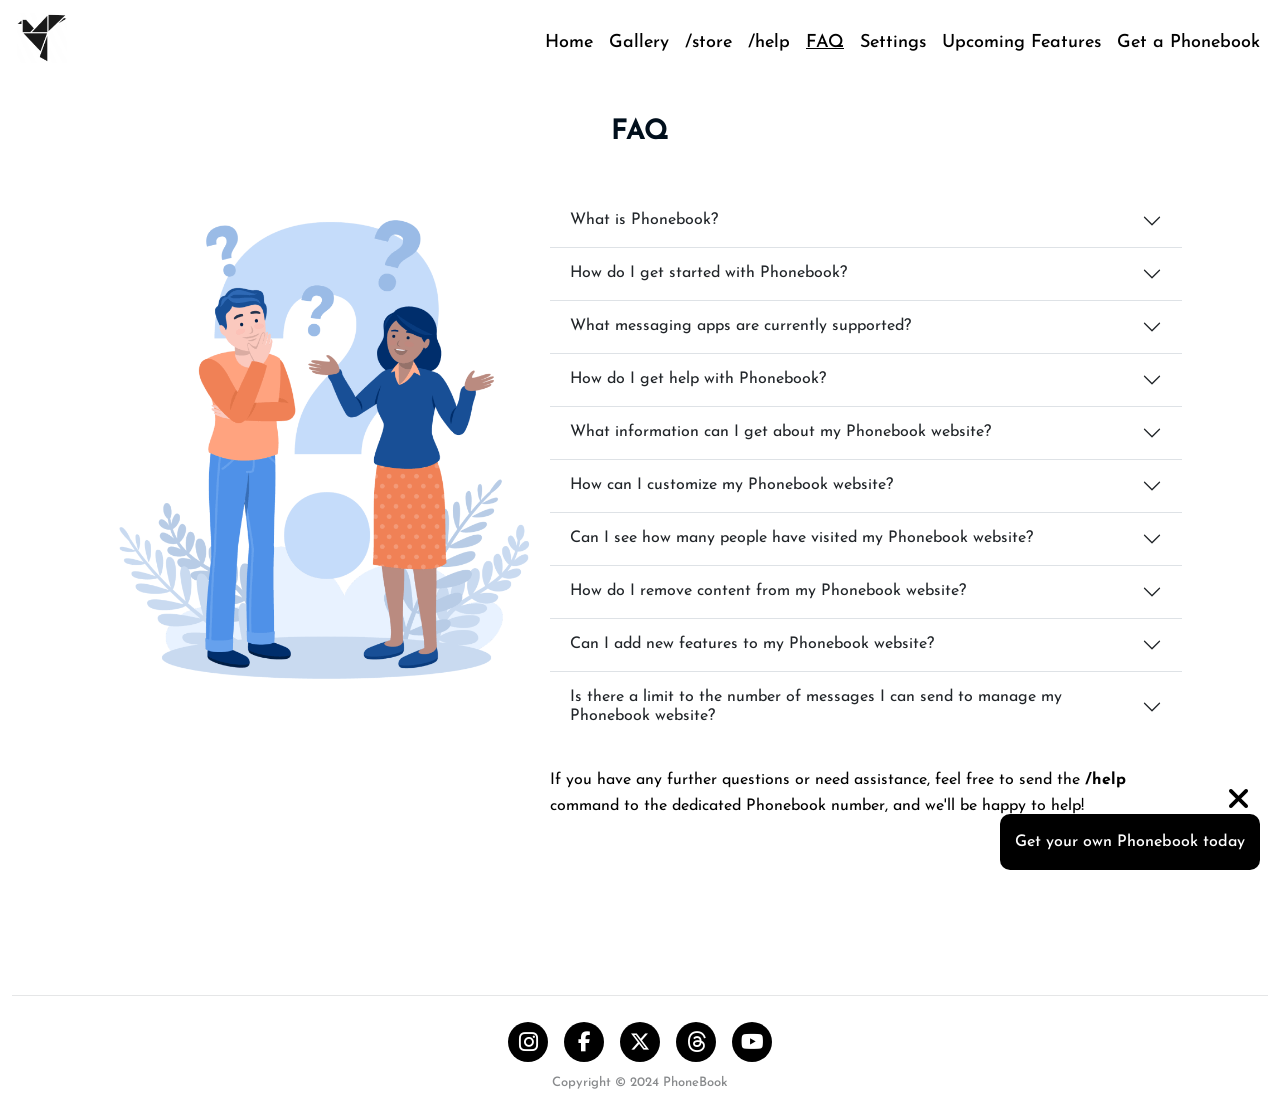
==== commit aa2e6344: "Add files via upload" ====
--- a/faq.html
+++ b/faq.html
@@ -57,9 +57,8 @@
 
 
    </head>
-   <body class="accent-custom accent_rose">
-   <body class="accent-custom accent_black">
-    <!--<body class="accent-custom">-->
+
+    <body class="accent-custom">
 
       <div class="content">
 
